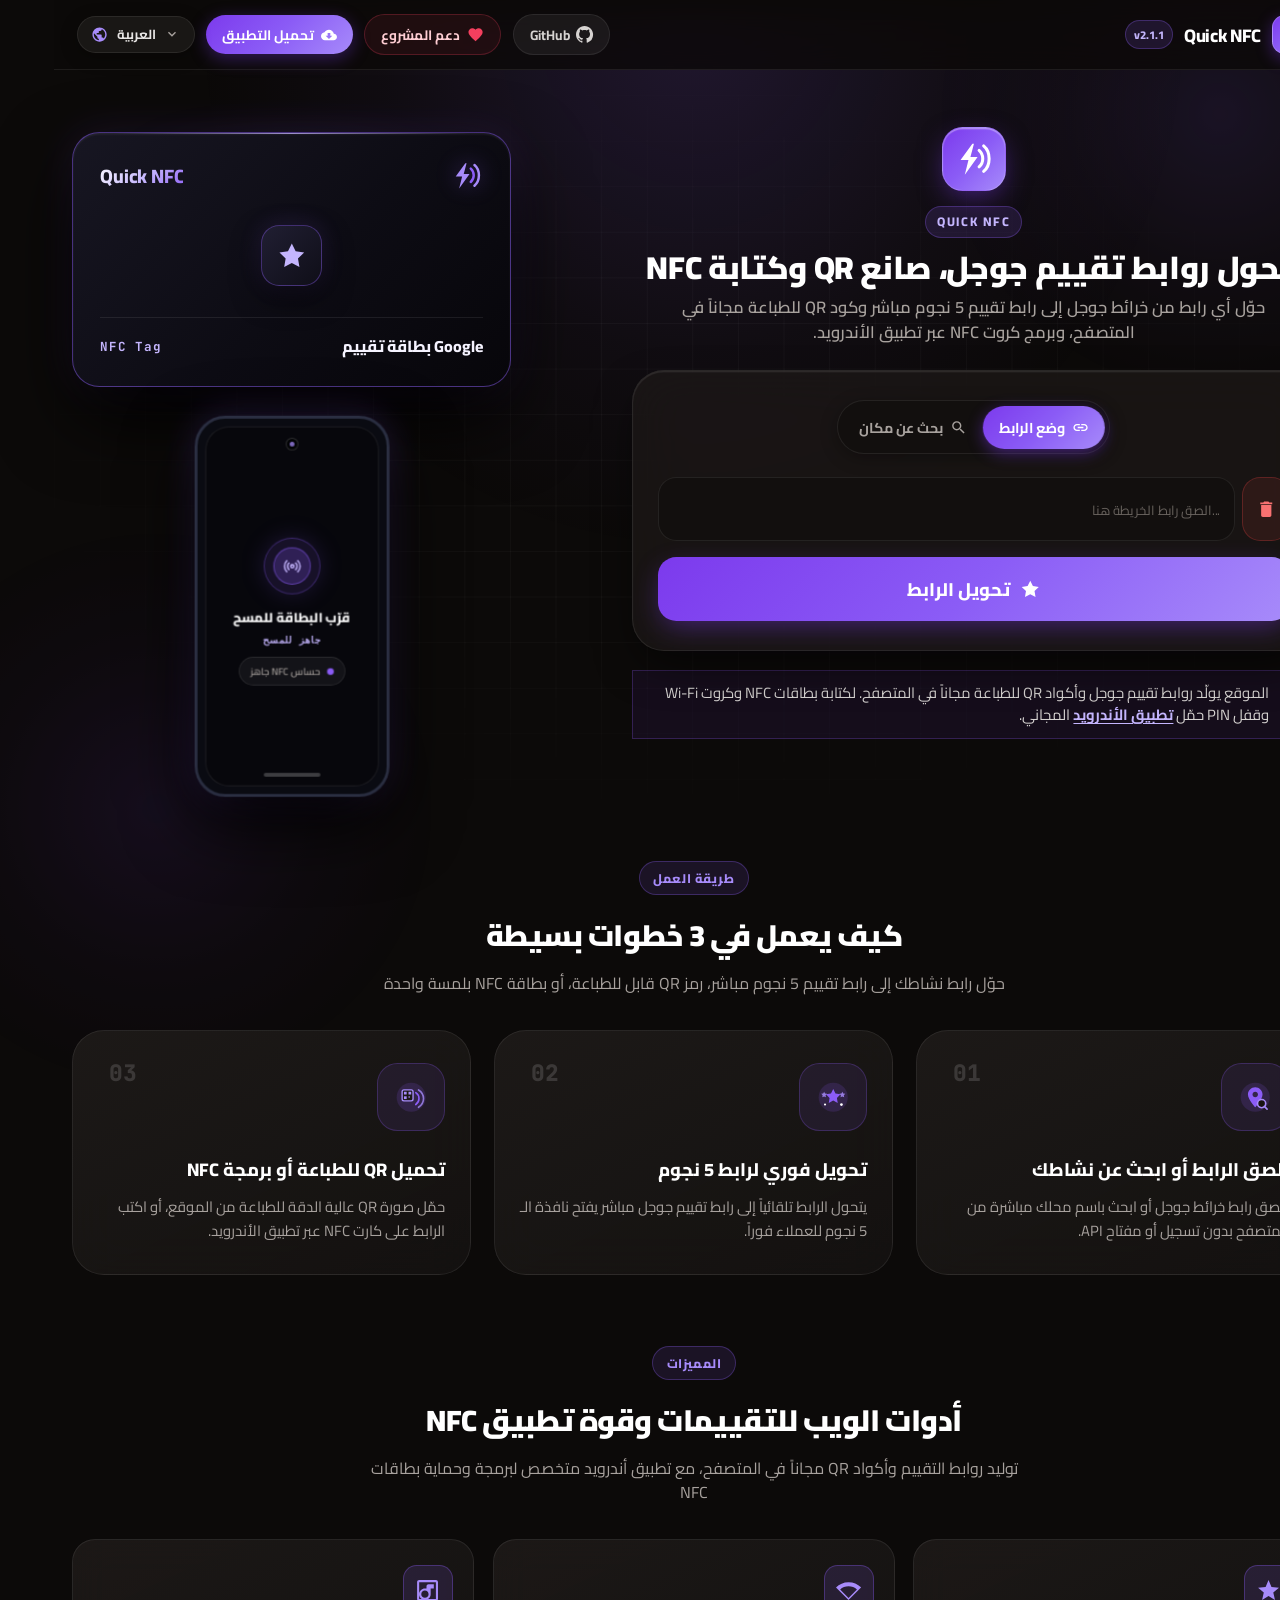
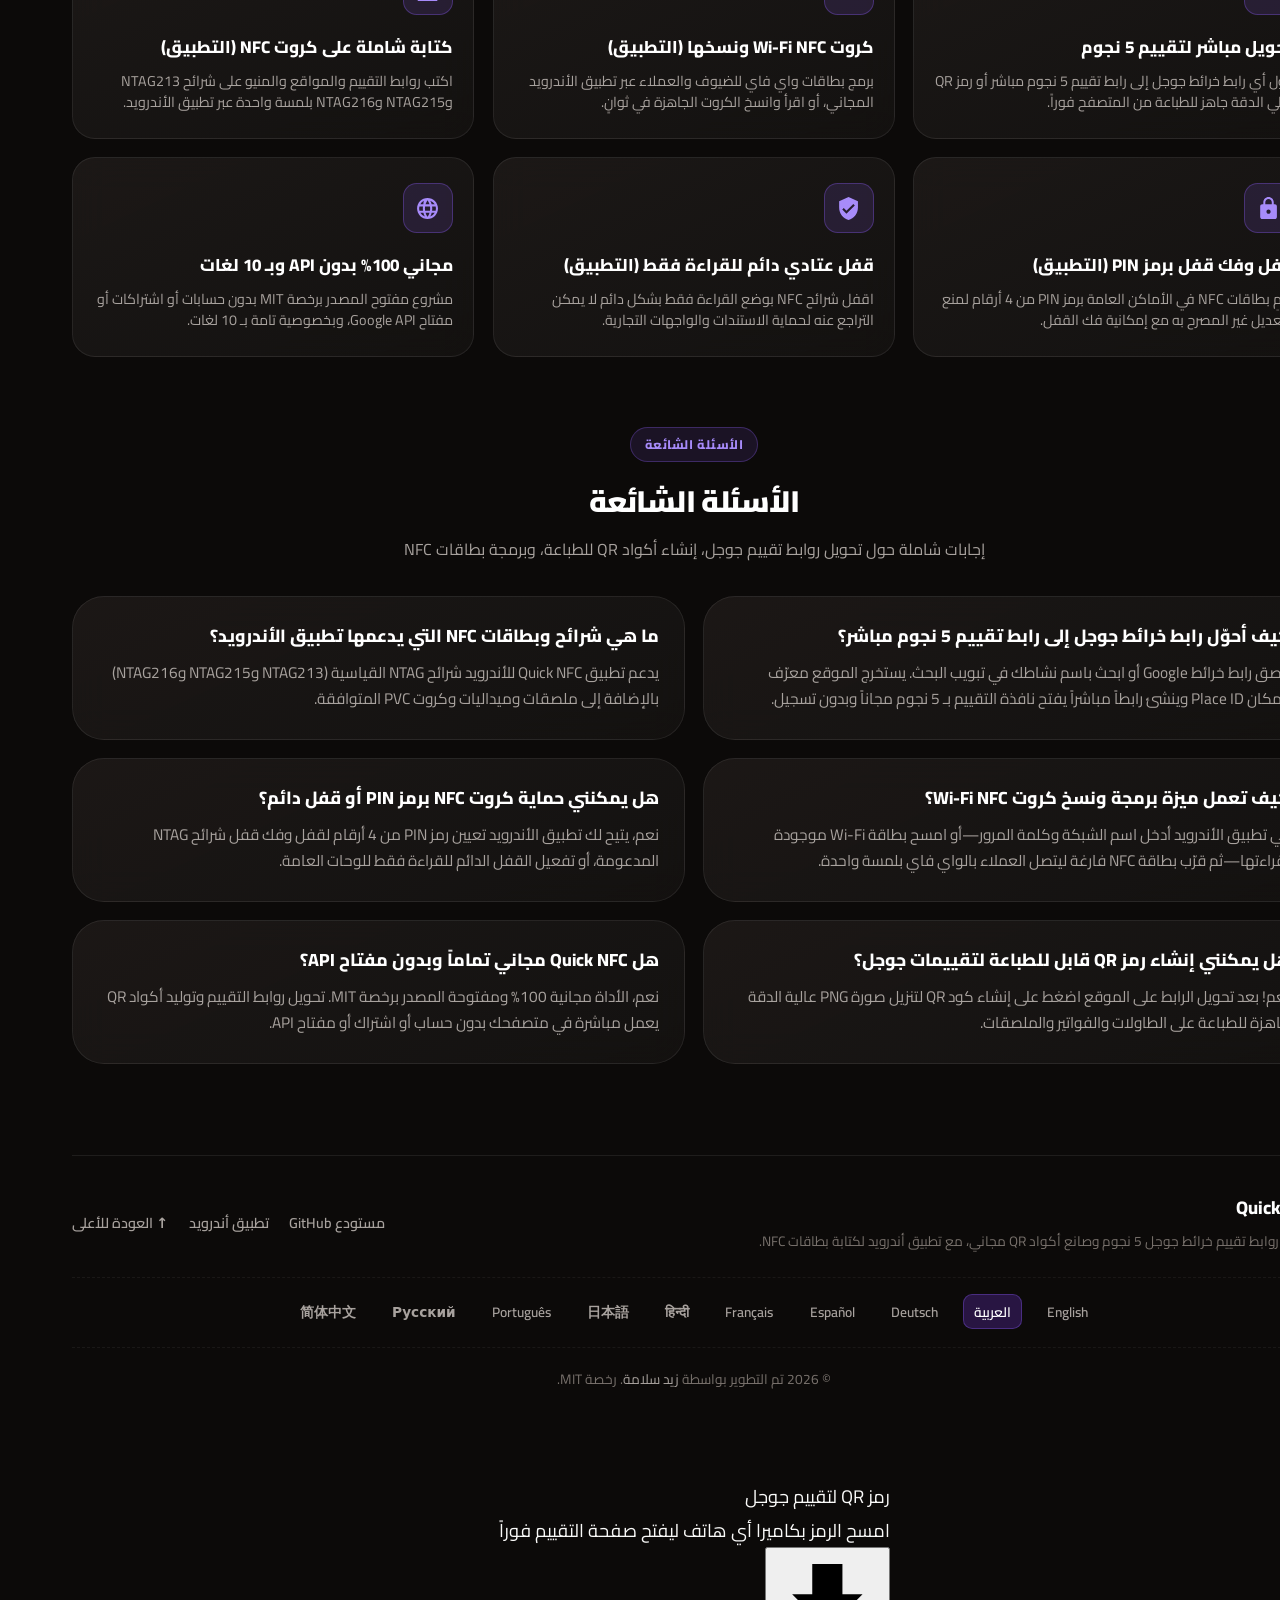
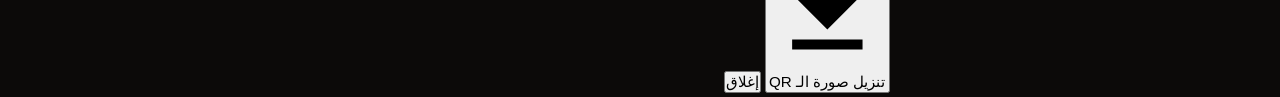
==== ar/index.html @ 27a14667 "Add multilingual static SEO pages, hreflang metadata, and localized titles across 10 languages" ====
<!DOCTYPE html>
<html lang="ar" dir="rtl">
<head>
    <meta name="google-site-verification" content="ryprvQNlRxElwXUHjvS2rnjBGJUtOKJ2hgI6EVrGU4E" />
    <meta name="google-site-verification" content="XtvCFzfC2mJ5uXVcZOq23JEaoyu3cDdnRw9wJJPwwV4" />
    <meta charset="UTF-8">
    <meta name="viewport" content="width=device-width, initial-scale=1.0, maximum-scale=1.0, user-scalable=no, viewport-fit=cover">
    <title>Quick NFC | محول روابط تقييم جوجل، صانع QR وبرمجة NFC</title>
    
    <!-- SEO & Metadata -->
    <meta name="description" id="metaDescription" content="حوّل رابط خرائط جوجل إلى رابط تقييم 5 نجوم مباشر وصمم كود QR للطباعة مجاناً عبر المتصفح، واستخدم تطبيق الأندرويد لبرمجة كروت NFC وشبكات Wi-Fi.">
    <meta name="keywords" id="metaKeywords" content="Quick NFC, محول رابط تقييم جوجل, رابط تقييم جوجل 5 نجوم, صانع كود QR للتقييمات, تحويل رابط خرائط جوجل, كتابة رابط التقييم على كارت NFC, كروت NFC واي فاي, NTAG213, NTAG215, NTAG216, تطبيق برمجة NFC للأندرويد">
    <meta name="theme-color" content="#7c3aed">
    <link rel="canonical" href="https://quicknfc.link/ar/">

    <!-- HREFLANG_START -->
    <link rel="alternate" hreflang="en" href="https://quicknfc.link/">
    <link rel="alternate" hreflang="ar" href="https://quicknfc.link/ar/">
    <link rel="alternate" hreflang="de" href="https://quicknfc.link/de/">
    <link rel="alternate" hreflang="es" href="https://quicknfc.link/es/">
    <link rel="alternate" hreflang="fr" href="https://quicknfc.link/fr/">
    <link rel="alternate" hreflang="hi" href="https://quicknfc.link/hi/">
    <link rel="alternate" hreflang="ja" href="https://quicknfc.link/ja/">
    <link rel="alternate" hreflang="pt" href="https://quicknfc.link/pt/">
    <link rel="alternate" hreflang="ru" href="https://quicknfc.link/ru/">
    <link rel="alternate" hreflang="zh" href="https://quicknfc.link/zh/">
    <link rel="alternate" hreflang="x-default" href="https://quicknfc.link/">
    <!-- HREFLANG_END -->
    
    <!-- Open Graph / Social Sharing & Google Rich Results -->
    <meta property="og:title" content="Quick NFC | محول روابط تقييم جوجل، صانع QR وبرمجة NFC">
    <meta property="og:description" content="حوّل رابط خرائط جوجل إلى رابط تقييم 5 نجوم مباشر وصمم كود QR للطباعة مجاناً عبر المتصفح، واستخدم تطبيق الأندرويد لبرمجة كروت NFC وشبكات Wi-Fi.">
    <meta property="og:url" content="https://quicknfc.link/ar/">
    <meta property="og:locale" content="ar_AR">
    <meta property="og:type" content="website">
    <meta property="og:site_name" content="Quick NFC">
    <meta property="og:image" content="https://quicknfc.link/assets/icons/og-image.png">
    <meta property="og:image:secure_url" content="https://quicknfc.link/assets/icons/og-image.png">
    <meta property="og:image:type" content="image/png">
    <meta property="og:image:width" content="1200">
    <meta property="og:image:height" content="630">
    <meta property="og:image:alt" content="Quick NFC Preview">

    <!-- Twitter Card -->
    <meta name="twitter:card" content="summary_large_image">
    <meta name="twitter:title" content="Quick NFC | محول روابط تقييم جوجل، صانع QR وبرمجة NFC">
    <meta name="twitter:description" content="حوّل رابط خرائط جوجل إلى رابط تقييم 5 نجوم مباشر وصمم كود QR للطباعة مجاناً عبر المتصفح، واستخدم تطبيق الأندرويد لبرمجة كروت NFC وشبكات Wi-Fi.">
    <meta name="twitter:image" content="https://quicknfc.link/assets/icons/og-image.png">
    <meta name="thumbnail" content="https://quicknfc.link/assets/icons/favicon-192x192.png">

    <!-- Schema.org JSON-LD Structured Data for Google Search -->
    <!-- JSONLD_START -->
    <script type="application/ld+json" id="structuredDataJsonLd">
    [
      {
        "@context": "https://schema.org",
        "@type": "WebSite",
        "name": "Quick NFC",
        "alternateName": [
          "QuickNFC",
          "Google Review Link Generator",
          "Google Review QR Code Generator"
        ],
        "url": "https://quicknfc.link/ar/",
        "inLanguage": "ar"
      },
      {
        "@context": "https://schema.org",
        "@type": "WebApplication",
        "name": "Quick NFC",
        "url": "https://quicknfc.link/ar/",
        "inLanguage": "ar",
        "image": "https://quicknfc.link/assets/icons/og-image.png",
        "description": "حوّل رابط خرائط جوجل إلى رابط تقييم 5 نجوم مباشر وصمم كود QR للطباعة مجاناً عبر المتصفح، واستخدم تطبيق الأندرويد لبرمجة كروت NFC وشبكات Wi-Fi.",
        "applicationCategory": "BusinessApplication",
        "operatingSystem": "Web, Android",
        "offers": {
          "@type": "Offer",
          "price": "0",
          "priceCurrency": "USD"
        },
        "author": {
          "@type": "Person",
          "name": "Zaid Salameh",
          "url": "https://github.com/zaid-a-salameh"
        }
      },
      {
        "@context": "https://schema.org",
        "@type": "FAQPage",
        "inLanguage": "ar",
        "mainEntity": [
          {
            "@type": "Question",
            "name": "كيف أحوّل رابط خرائط جوجل إلى رابط تقييم 5 نجوم مباشر؟",
            "acceptedAnswer": {
              "@type": "Answer",
              "text": "الصق رابط خرائط Google أو ابحث باسم نشاطك في تبويب البحث. يستخرج الموقع معرّف المكان Place ID وينشئ رابطاً مباشراً يفتح نافذة التقييم بـ 5 نجوم مجاناً وبدون تسجيل."
            }
          },
          {
            "@type": "Question",
            "name": "ما هي شرائح وبطاقات NFC التي يدعمها تطبيق الأندرويد؟",
            "acceptedAnswer": {
              "@type": "Answer",
              "text": "يدعم تطبيق Quick NFC للأندرويد شرائح NTAG القياسية (NTAG213 وNTAG215 وNTAG216) بالإضافة إلى ملصقات وميداليات وكروت PVC المتوافقة."
            }
          },
          {
            "@type": "Question",
            "name": "كيف تعمل ميزة برمجة ونسخ كروت Wi-Fi NFC؟",
            "acceptedAnswer": {
              "@type": "Answer",
              "text": "في تطبيق الأندرويد أدخل اسم الشبكة وكلمة المرور—أو امسح بطاقة Wi-Fi موجودة لقراءتها—ثم قرّب بطاقة NFC فارغة ليتصل العملاء بالواي فاي بلمسة واحدة."
            }
          },
          {
            "@type": "Question",
            "name": "هل يمكنني حماية كروت NFC برمز PIN أو قفل دائم؟",
            "acceptedAnswer": {
              "@type": "Answer",
              "text": "نعم، يتيح لك تطبيق الأندرويد تعيين رمز PIN من 4 أرقام لقفل وفك قفل شرائح NTAG المدعومة، أو تفعيل القفل الدائم للقراءة فقط للوحات العامة."
            }
          },
          {
            "@type": "Question",
            "name": "هل يمكنني إنشاء رمز QR قابل للطباعة لتقييمات جوجل؟",
            "acceptedAnswer": {
              "@type": "Answer",
              "text": "نعم! بعد تحويل الرابط على الموقع اضغط على إنشاء كود QR لتنزيل صورة PNG عالية الدقة جاهزة للطباعة على الطاولات والفواتير والملصقات."
            }
          },
          {
            "@type": "Question",
            "name": "هل Quick NFC مجاني تماماً وبدون مفتاح API؟",
            "acceptedAnswer": {
              "@type": "Answer",
              "text": "نعم، الأداة مجانية 100% ومفتوحة المصدر برخصة MIT. تحويل روابط التقييم وتوليد أكواد QR يعمل مباشرة في متصفحك بدون حساب أو اشتراك أو مفتاح API."
            }
          }
        ]
      }
    ]
    </script>
    <!-- JSONLD_END -->

    <!-- Google Search & Browser Favicons (Vector SVG & Static Multi-Resolution) -->
    <link rel="icon" type="image/x-icon" href="/favicon.ico">
    <link rel="shortcut icon" href="/favicon.ico">
    <link rel="icon" type="image/svg+xml" href="../assets/icons/favicon.svg?v=2.0.0">
    <link rel="icon" type="image/x-icon" href="../assets/icons/favicon.ico?v=2.0.0">
    <link rel="icon" type="image/png" sizes="48x48" href="../assets/icons/favicon-48x48.png?v=2.0.0">
    <link rel="icon" type="image/png" sizes="96x96" href="../assets/icons/favicon-96x96.png?v=2.0.0">
    <link rel="icon" type="image/png" sizes="192x192" href="../assets/icons/favicon-192x192.png?v=2.0.0">
    <link rel="apple-touch-icon" sizes="180x180" href="../assets/icons/apple-touch-icon.png?v=2.0.0">
    
    <link rel="preconnect" href="https://fonts.googleapis.com">
    <link rel="preconnect" href="https://fonts.gstatic.com" crossorigin>
    <link rel="stylesheet" href="https://fonts.googleapis.com/css2?family=Cairo:wght@600;700;800&family=Inter:wght@500;600;700;800&family=JetBrains+Mono:wght@500;600&display=swap" media="print" onload="this.media='all'">
    <noscript>
        <link rel="stylesheet" href="https://fonts.googleapis.com/css2?family=Cairo:wght@600;700;800&family=Inter:wght@500;600;700;800&family=JetBrains+Mono:wght@500;600&display=swap">
    </noscript>

    <!-- QR Code Engine (Local bundled with defer) -->
    <script src="../qrcode.min.js" defer></script>

    <!-- Modular Stylesheets (Web) -->
    <link rel="stylesheet" href="../src/css/variables.css">
    <link rel="stylesheet" href="../src/css/base.css">
    <link rel="stylesheet" href="../src/css/components.css">
    <link rel="stylesheet" href="../src/css/link-type-switcher.css">
    <link rel="stylesheet" href="../src/css/search-dropdown.css">
    <link rel="stylesheet" href="../src/css/qr-modal.css">
    <link rel="stylesheet" href="../src/css/toast.css">
    <link rel="stylesheet" href="../src/css/marketing.css">
</head>
<body>

    <!-- Ambient Lights (Electric Violet) -->
    <div class="ambient-glow glow-top"></div>
    <div class="ambient-glow glow-bottom"></div>

    <!-- Desktop Sticky Navigation Bar -->
    <nav class="desktop-navbar" id="desktopNavbar">
        <div class="navbar-inner">
            <a href="../" class="navbar-brand">
                <div class="brand-logo-mini">
                    <svg viewBox="0 0 24 24">
                        <path fill="#ffffff" d="M10.8 1.8L3 12.5H8.2L5.8 22.2L14.2 10.5H9.5L11.8 1.8Z"/>
                        <path d="M15.2 6.2C16.8 7.6 17.6 9.4 17.6 11.6C17.6 13.8 16.8 15.6 15.2 17" stroke="#ffffff" stroke-width="2" stroke-linecap="round" fill="none"/>
                        <path d="M18.2 3.2C20.7 5.3 21.8 8.2 21.8 11.6C21.8 15 20.7 17.9 18.2 20" stroke="#ffffff" stroke-width="2" stroke-linecap="round" fill="none"/>
                    </svg>
                </div>
                <span class="brand-name">Quick NFC</span>
                <span class="brand-badge" id="navBrandBadge" role="button" title="Latest Release v2.1.1">v2.1.1</span>
            </a>
            
            <div class="navbar-actions">
                <!-- GitHub Repository Link -->
                <a href="https://github.com/zaid-a-salameh/quick-nfc" target="_blank" rel="noopener noreferrer" class="nav-link-btn btn-nav-github" title="View Source on GitHub">
                    <svg viewBox="0 0 24 24"><path d="M12 0C5.37 0 0 5.37 0 12c0 5.31 3.435 9.795 8.205 11.385.6.105.825-.255.825-.57 0-.285-.015-1.23-.015-2.235-3.015.555-3.795-.735-4.035-1.41-.135-.345-.72-1.41-1.23-1.695-.42-.225-1.02-.78-.015-.795.945-.015 1.62.87 1.845 1.23 1.08 1.815 2.805 1.305 3.495.99.105-.78.42-1.305.765-1.605-2.67-.3-5.46-1.335-5.46-5.925 0-1.305.465-2.385 1.23-3.225-.12-.3-.54-1.53.12-3.18 0 0 1.005-.315 3.3 1.23.96-.27 1.98-.405 3-.405s2.04.135 3 .405c2.295-1.56 3.3-1.23 3.3-1.23.66 1.65.24 2.88.12 3.18.765.84 1.23 1.905 1.23 3.225 0 4.605-2.805 5.625-5.475 5.925.435.375.81 1.095.81 2.22 0 1.605-.015 2.895-.015 3.3 0 .315.225.69.825.57A12.02 12.02 0 0024 12c0-6.63-5.37-12-12-12z"/></svg>
                    <span id="navGithubLabel">GitHub</span>
                </a>

                                <!-- Support Button (Inactive placeholder for now) -->
                <button type="button" class="nav-link-btn btn-nav-support" id="navSupportBtn" title="Support Project">
                    <svg viewBox="0 0 24 24"><path fill="#f43f5e" d="M12 21.35l-1.45-1.32C5.4 15.36 2 12.28 2 8.5 2 5.42 4.42 3 7.5 3c1.74 0 3.41.81 4.5 2.09C13.09 3.81 14.76 3 16.5 3 19.58 3 22 5.42 22 8.5c0 3.78-3.4 6.86-8.55 11.54L12 21.35z"/></svg>
                    <span id="navSupportLabel">دعم المشروع</span>
                </button>

                <!-- Download Android APK -->
                <a href="https://github.com/zaid-a-salameh/quick-nfc/releases/latest/download/QuickNFC.apk" class="nav-link-btn btn-nav-apk" id="navApkBtn">
                    <svg viewBox="0 0 24 24"><path d="M19.35 10.04C18.67 6.59 15.64 4 12 4 9.11 4 6.6 5.64 5.35 8.04 2.34 8.36 0 10.91 0 14c0 3.31 2.69 6 6 6h13c2.76 0 5-2.24 5-5 0-2.64-2.05-4.78-4.65-4.96zM17 13l-5 5-5-5h3V9h4v4h3z"/></svg>
                    <span id="navApkLabel">تحميل التطبيق</span>
                </a>

                <!-- Language Selector Dropdown -->
                <div class="lang-selector-dropdown" id="navLangDropdownContainer">
                    <button type="button" class="lang-select-btn" id="navLangBtn" aria-haspopup="listbox" aria-expanded="false" title="Language / اللغة">
                        <svg class="lang-globe-icon" viewBox="0 0 24 24"><path d="M12 2C6.48 2 2 6.48 2 12s4.48 10 10 10 10-4.48 10-10S17.52 2 12 2zm-1 17.93c-3.95-.49-7-3.85-7-7.93 0-.62.08-1.21.21-1.79L9 15v1c0 1.1.9 2 2 2v1.93zm6.9-2.54c-.26-.81-1-1.39-1.9-1.39h-1v-3c0-.55-.45-1-1-1H8v-2h2c.55 0 1-.45 1-1V7h2c1.1 0 2-.9 2-2v-.41c2.93 1.19 5 4.06 5 7.41 0 2.08-.8 3.97-2.1 5.39z"/></svg>
                        <span class="lang-btn-text" id="navLangLabel">العربية</span>
                        <svg class="lang-chevron" viewBox="0 0 24 24"><path d="M7.41 8.59L12 13.17l4.59-4.58L18 10l-6 6-6-6 1.41-1.41z"/></svg>
                    </button>
                    <div class="lang-dropdown-menu" id="navLangMenu" role="listbox">
                        <button type="button" class="lang-dropdown-item" data-lang="en" role="option">
                            <span class="lang-item-name">English</span>
                            <span class="lang-item-code">EN</span>
                            <svg class="lang-item-check" viewBox="0 0 24 24"><path d="M9 16.17L4.83 12l-1.42 1.41L9 19 21 7l-1.41-1.41L9 16.17z"/></svg>
                        </button>
                        <button type="button" class="lang-dropdown-item active" data-lang="ar" role="option">
                            <span class="lang-item-name">العربية</span>
                            <span class="lang-item-code">AR</span>
                            <svg class="lang-item-check" viewBox="0 0 24 24"><path d="M9 16.17L4.83 12l-1.42 1.41L9 19 21 7l-1.41-1.41L9 16.17z"/></svg>
                        </button>
                        <button type="button" class="lang-dropdown-item" data-lang="de" role="option">
                            <span class="lang-item-name">Deutsch</span>
                            <span class="lang-item-code">DE</span>
                            <svg class="lang-item-check" viewBox="0 0 24 24"><path d="M9 16.17L4.83 12l-1.42 1.41L9 19 21 7l-1.41-1.41L9 16.17z"/></svg>
                        </button>
                        <button type="button" class="lang-dropdown-item" data-lang="es" role="option">
                            <span class="lang-item-name">Español</span>
                            <span class="lang-item-code">ES</span>
                            <svg class="lang-item-check" viewBox="0 0 24 24"><path d="M9 16.17L4.83 12l-1.42 1.41L9 19 21 7l-1.41-1.41L9 16.17z"/></svg>
                        </button>
                        <button type="button" class="lang-dropdown-item" data-lang="fr" role="option">
                            <span class="lang-item-name">Français</span>
                            <span class="lang-item-code">FR</span>
                            <svg class="lang-item-check" viewBox="0 0 24 24"><path d="M9 16.17L4.83 12l-1.42 1.41L9 19 21 7l-1.41-1.41L9 16.17z"/></svg>
                        </button>
                        <button type="button" class="lang-dropdown-item" data-lang="hi" role="option">
                            <span class="lang-item-name">हिन्दी</span>
                            <span class="lang-item-code">HI</span>
                            <svg class="lang-item-check" viewBox="0 0 24 24"><path d="M9 16.17L4.83 12l-1.42 1.41L9 19 21 7l-1.41-1.41L9 16.17z"/></svg>
                        </button>
                        <button type="button" class="lang-dropdown-item" data-lang="ja" role="option">
                            <span class="lang-item-name">日本語</span>
                            <span class="lang-item-code">JA</span>
                            <svg class="lang-item-check" viewBox="0 0 24 24"><path d="M9 16.17L4.83 12l-1.42 1.41L9 19 21 7l-1.41-1.41L9 16.17z"/></svg>
                        </button>
                        <button type="button" class="lang-dropdown-item" data-lang="pt" role="option">
                            <span class="lang-item-name">Português</span>
                            <span class="lang-item-code">PT</span>
                            <svg class="lang-item-check" viewBox="0 0 24 24"><path d="M9 16.17L4.83 12l-1.42 1.41L9 19 21 7l-1.41-1.41L9 16.17z"/></svg>
                        </button>
                        <button type="button" class="lang-dropdown-item" data-lang="ru" role="option">
                            <span class="lang-item-name">Русский</span>
                            <span class="lang-item-code">RU</span>
                            <svg class="lang-item-check" viewBox="0 0 24 24"><path d="M9 16.17L4.83 12l-1.42 1.41L9 19 21 7l-1.41-1.41L9 16.17z"/></svg>
                        </button>
                        <button type="button" class="lang-dropdown-item" data-lang="zh" role="option">
                            <span class="lang-item-name">简体中文</span>
                            <span class="lang-item-code">ZH</span>
                            <svg class="lang-item-check" viewBox="0 0 24 24"><path d="M9 16.17L4.83 12l-1.42 1.41L9 19 21 7l-1.41-1.41L9 16.17z"/></svg>
                        </button>
                    </div>
                </div>
            </div>
        </div>
    </nav>

    <!-- Main Content Wrapper -->
    <main class="main-wrapper" id="mainWrapper">
        <!-- Hero Stage: Tool on Right (Desktop) / Top (Mobile) + Lamsa NFC Showcase on Left (Desktop) / Below Tool (Mobile) -->
        <div class="hero-stage" id="heroStage">
            <div class="hero-spotlight-beam" aria-hidden="true"></div>
            <div class="hero-grid-pattern" aria-hidden="true"></div>

            <div class="app-container" id="appContainer">
        
        <!-- Top Bar with APK Download & Language Toggle -->
        <div class="top-bar">
            <a href="https://github.com/zaid-a-salameh/quick-nfc/releases/latest/download/QuickNFC.apk" class="btn-download-apk" id="apkDownloadBtn">
                <svg viewBox="0 0 24 24"><path d="M19.35 10.04C18.67 6.59 15.64 4 12 4 9.11 4 6.6 5.64 5.35 8.04 2.34 8.36 0 10.91 0 14c0 3.31 2.69 6 6 6h13c2.76 0 5-2.24 5-5 0-2.64-2.05-4.78-4.65-4.96zM17 13l-5 5-5-5h3V9h4v4h3z"/></svg>
                <span id="apkDownloadLabel">تحميل تطبيق الأندرويد</span>
            </a>
            <div class="top-bar-right">
                <button type="button" class="btn-version-pill" id="btnCheckUpdate" title="Check for Updates">
                    <span class="version-dot" id="updateDot"></span>
                    <span id="appVersionText">v2.1.1</span>
                </button>
                <div class="lang-selector-dropdown" id="topLangDropdownContainer">
                    <button type="button" class="lang-select-btn" id="topLangBtn" aria-haspopup="listbox" aria-expanded="false" title="Language / اللغة">
                        <svg class="lang-globe-icon" viewBox="0 0 24 24"><path d="M12 2C6.48 2 2 6.48 2 12s4.48 10 10 10 10-4.48 10-10S17.52 2 12 2zm-1 17.93c-3.95-.49-7-3.85-7-7.93 0-.62.08-1.21.21-1.79L9 15v1c0 1.1.9 2 2 2v1.93zm6.9-2.54c-.26-.81-1-1.39-1.9-1.39h-1v-3c0-.55-.45-1-1-1H8v-2h2c.55 0 1-.45 1-1V7h2c1.1 0 2-.9 2-2v-.41c2.93 1.19 5 4.06 5 7.41 0 2.08-.8 3.97-2.1 5.39z"/></svg>
                        <span class="lang-btn-text" id="topLangLabel">العربية</span>
                        <svg class="lang-chevron" viewBox="0 0 24 24"><path d="M7.41 8.59L12 13.17l4.59-4.58L18 10l-6 6-6-6 1.41-1.41z"/></svg>
                    </button>
                    <div class="lang-dropdown-menu" id="topLangMenu" role="listbox">
                        <button type="button" class="lang-dropdown-item" data-lang="en" role="option">
                            <span class="lang-item-name">English</span>
                            <span class="lang-item-code">EN</span>
                            <svg class="lang-item-check" viewBox="0 0 24 24"><path d="M9 16.17L4.83 12l-1.42 1.41L9 19 21 7l-1.41-1.41L9 16.17z"/></svg>
                        </button>
                        <button type="button" class="lang-dropdown-item active" data-lang="ar" role="option">
                            <span class="lang-item-name">العربية</span>
                            <span class="lang-item-code">AR</span>
                            <svg class="lang-item-check" viewBox="0 0 24 24"><path d="M9 16.17L4.83 12l-1.42 1.41L9 19 21 7l-1.41-1.41L9 16.17z"/></svg>
                        </button>
                        <button type="button" class="lang-dropdown-item" data-lang="de" role="option">
                            <span class="lang-item-name">Deutsch</span>
                            <span class="lang-item-code">DE</span>
                            <svg class="lang-item-check" viewBox="0 0 24 24"><path d="M9 16.17L4.83 12l-1.42 1.41L9 19 21 7l-1.41-1.41L9 16.17z"/></svg>
                        </button>
                        <button type="button" class="lang-dropdown-item" data-lang="es" role="option">
                            <span class="lang-item-name">Español</span>
                            <span class="lang-item-code">ES</span>
                            <svg class="lang-item-check" viewBox="0 0 24 24"><path d="M9 16.17L4.83 12l-1.42 1.41L9 19 21 7l-1.41-1.41L9 16.17z"/></svg>
                        </button>
                        <button type="button" class="lang-dropdown-item" data-lang="fr" role="option">
                            <span class="lang-item-name">Français</span>
                            <span class="lang-item-code">FR</span>
                            <svg class="lang-item-check" viewBox="0 0 24 24"><path d="M9 16.17L4.83 12l-1.42 1.41L9 19 21 7l-1.41-1.41L9 16.17z"/></svg>
                        </button>
                        <button type="button" class="lang-dropdown-item" data-lang="hi" role="option">
                            <span class="lang-item-name">हिन्दी</span>
                            <span class="lang-item-code">HI</span>
                            <svg class="lang-item-check" viewBox="0 0 24 24"><path d="M9 16.17L4.83 12l-1.42 1.41L9 19 21 7l-1.41-1.41L9 16.17z"/></svg>
                        </button>
                        <button type="button" class="lang-dropdown-item" data-lang="ja" role="option">
                            <span class="lang-item-name">日本語</span>
                            <span class="lang-item-code">JA</span>
                            <svg class="lang-item-check" viewBox="0 0 24 24"><path d="M9 16.17L4.83 12l-1.42 1.41L9 19 21 7l-1.41-1.41L9 16.17z"/></svg>
                        </button>
                        <button type="button" class="lang-dropdown-item" data-lang="pt" role="option">
                            <span class="lang-item-name">Português</span>
                            <span class="lang-item-code">PT</span>
                            <svg class="lang-item-check" viewBox="0 0 24 24"><path d="M9 16.17L4.83 12l-1.42 1.41L9 19 21 7l-1.41-1.41L9 16.17z"/></svg>
                        </button>
                        <button type="button" class="lang-dropdown-item" data-lang="ru" role="option">
                            <span class="lang-item-name">Русский</span>
                            <span class="lang-item-code">RU</span>
                            <svg class="lang-item-check" viewBox="0 0 24 24"><path d="M9 16.17L4.83 12l-1.42 1.41L9 19 21 7l-1.41-1.41L9 16.17z"/></svg>
                        </button>
                        <button type="button" class="lang-dropdown-item" data-lang="zh" role="option">
                            <span class="lang-item-name">简体中文</span>
                            <span class="lang-item-code">ZH</span>
                            <svg class="lang-item-check" viewBox="0 0 24 24"><path d="M9 16.17L4.83 12l-1.42 1.41L9 19 21 7l-1.41-1.41L9 16.17z"/></svg>
                        </button>
                    </div>
                </div>
            </div>
        </div>
        <!-- Header -->
        <header>
            <div class="app-icon">
                <svg viewBox="0 0 24 24">
                    <path fill="#ffffff" d="M10.8 1.8L3 12.5H8.2L5.8 22.2L14.2 10.5H9.5L11.8 1.8Z"/>
                    <path d="M15.2 6.2C16.8 7.6 17.6 9.4 17.6 11.6C17.6 13.8 16.8 15.6 15.2 17" stroke="#ffffff" stroke-width="2" stroke-linecap="round" fill="none"/>
                    <path d="M18.2 3.2C20.7 5.3 21.8 8.2 21.8 11.6C21.8 15 20.7 17.9 18.2 20" stroke="#ffffff" stroke-width="2" stroke-linecap="round" fill="none"/>
                </svg>
            </div>
            <div class="app-brand-kicker">Quick NFC</div>
            <h1 id="appTitle">محول روابط تقييم جوجل، صانع QR وكتابة NFC</h1>
            <p id="appSubtitle">حوّل أي رابط من خرائط جوجل إلى رابط تقييم 5 نجوم مباشر وكود QR للطباعة مجاناً في المتصفح، وبرمج كروت NFC عبر تطبيق الأندرويد.</p>
        </header>

        <!-- Main Input Card -->
        <div class="glass-card main-input-card" id="mainInputCard">
            
            <!-- Mode Switcher Tabs -->
            <div class="mode-switcher-container">
                <div class="mode-tabs">
                    <div class="mode-tab-slider" id="modeTabSlider"></div>
                    <button type="button" class="mode-tab active" id="tabLinkMode" data-mode="link">
                        <svg viewBox="0 0 24 24"><path d="M3.9 12c0-1.71 1.39-3.1 3.1-3.1h4V7H7c-2.76 0-5 2.24-5 5s2.24 5 5 5h4v-1.9H7c-1.71 0-3.1-1.39-3.1-3.1zM8 13h8v-2H8v2zm9-6h-4v1.9h4c1.71 0 3.1 1.39 3.1 3.1s-1.39 3.1-3.1 3.1h-4V17h4c2.76 0 5-2.24 5-5s-2.24-5-5-5z"/></svg>
                        <span id="tabLinkLabel">وضع الرابط</span>
                    </button>
                    <button type="button" class="mode-tab" id="tabSearchMode" data-mode="search">
                        <svg viewBox="0 0 24 24"><path d="M15.5 14h-.79l-.28-.27A6.471 6.471 0 0 0 16 9.5 6.5 6.5 0 1 0 9.5 16c1.61 0 3.09-.59 4.23-1.57l.27.28v.79l5 4.99L20.49 19l-4.99-5zm-6 0C7.01 14 5 11.99 5 9.5S7.01 5 9.5 5 14 7.01 14 9.5 11.99 14 9.5 14z"/></svg>
                        <span id="tabSearchLabel">بحث عن مكان</span>
                    </button>
                </div>
            </div>

            <!-- Mode Stage Viewport -->
            <div class="mode-stage" id="modeStage">
                <!-- MODE 1: Direct Link Mode Content -->
                <div class="mode-content active" id="modeLinkContent">
                <div class="input-row">
                    <button type="button" class="tool-btn btn-trash" id="clearBtn" title="مسح النص">
                        <svg viewBox="0 0 24 24"><path d="M6 19c0 1.1.9 2 2 2h8c1.1 0 2-.9 2-2V7H6v12zM19 4h-3.5l-1-1h-5l-1 1H5v2h14V4z"/></svg>
                    </button>

                    <div class="input-box-wrapper">
                        <input 
                            type="url" 
                            id="urlInput" 
                            class="url-input" 
                            placeholder="الصق رابط الخريطة هنا..." 
                            autocomplete="off" 
                            spellcheck="false"
                        >
                    </div>

                    <button type="button" class="tool-btn btn-paste" id="pasteBtn" title="لصق">
                        <svg viewBox="0 0 24 24"><path d="M19 2h-4.18C14.4.84 13.3 0 12 0c-1.3 0-2.4.84-2.82 2H5c-1.1 0-2 .9-2 2v16c0 1.1.9 2 2 2h14c1.1 0 2-.9 2-2V4c0-1.1-.9-2-2-2zm-7 0c.55 0 1 .45 1 1s-.45 1-1 1-1-.45-1-1 .45-1 1-1zm7 18H5V4h2v3h10V4h2v16z"/></svg>
                        <span id="pasteBtnLabel">لصق</span>
                    </button>
                </div>

                <!-- Convert Button -->
                <button type="button" class="btn-convert" id="convertBtn">
                    <div class="spinner" id="btnSpinner"></div>
                    <svg id="btnIcon" viewBox="0 0 24 24"><path d="M12 2l3.09 6.26L22 9.27l-5 4.87 1.18 6.88L12 17.77l-6.18 3.25L7 14.14 2 9.27l6.91-1.01L12 2z"/></svg>
                    <span id="btnText">تحويل الرابط</span>
                </button>
            </div>

            <!-- MODE 2: Search Business Mode Content -->
            <div class="mode-content" id="modeSearchContent">
                <div class="search-field-wrapper" id="searchFieldWrapper">
                    <svg class="search-field-icon" viewBox="0 0 24 24"><path d="M15.5 14h-.79l-.28-.27A6.471 6.471 0 0 0 16 9.5 6.5 6.5 0 1 0 9.5 16c1.61 0 3.09-.59 4.23-1.57l.27.28v.79l5 4.99L20.49 19l-4.99-5zm-6 0C7.01 14 5 11.99 5 9.5S7.01 5 9.5 5 14 7.01 14 9.5 11.99 14 9.5 14z"/></svg>
                    <input 
                        type="text" 
                        id="businessSearchInput" 
                        class="search-input" 
                        placeholder="ابحث باسم المكان والمدينة..." 
                        autocomplete="off"
                        spellcheck="false"
                    >
                    <div class="search-loading-spinner" id="searchSpinner"></div>
                    <button type="button" class="search-clear-btn" id="searchClearBtn" title="مسح النص">
                        <svg viewBox="0 0 24 24"><path d="M19 6.41L17.59 5 12 10.59 6.41 5 5 6.41 10.59 12 5 17.59 6.41 19 12 13.41 17.59 19 19 17.59 13.41 12z"/></svg>
                    </button>
                    <!-- Floating Places Autocomplete Dropdown -->
                    <div class="places-dropdown" id="placesDropdown" role="listbox"></div>
                </div>
            </div>
            </div>

        </div>

        <!-- Web Companion Platform Notice -->
        <div class="web-platform-hint" id="webPlatformHint">
            <span class="hint-icon">💡</span>
            <span id="webPlatformNoticeText">الموقع يولّد روابط تقييم جوجل وأكواد QR للطباعة مجاناً في المتصفح. لكتابة بطاقات NFC وكروت Wi-Fi وقفل PIN حمّل <a href="https://github.com/zaid-a-salameh/quick-nfc/releases/latest/download/QuickNFC.apk">تطبيق الأندرويد</a> المجاني.</span>
        </div>

        <!-- Result Card (3 Buttons only) -->
        <div class="glass-card result-section" id="resultCard">
            <div class="result-label">
                <svg viewBox="0 0 24 24"><path d="M9 16.17L4.83 12l-1.42 1.41L9 19 21 7l-1.41-1.41L9 16.17z"/></svg>
                <span id="resultLabelText">رابط التقييم المباشر:</span>
            </div>

            <div class="result-link-box" id="resultLinkText"></div>

            <!-- Link Type Segmented Selector (Direct 5-Star Review vs Map Location) -->
            <div class="link-type-selector-wrapper" id="linkTypeSelectorWrapper" style="display: none;">
                <div class="link-type-selector-header">
                    <span id="linkTypeSelectorLabel">نوع الرابط المطلوب برمجته:</span>
                </div>
                <div class="link-type-segmented" id="linkTypeSegmented">
                    <div class="link-type-slider" id="linkTypeSlider"></div>
                    <button type="button" class="btn-link-type active" id="btnTypeReview" data-type="review">
                        <span id="btnTypeReviewLabel">تقييم 5 نجوم</span>
                    </button>
                    <button type="button" class="btn-link-type" id="btnTypeLocation" data-type="location">
                        <span id="btnTypeLocationLabel">موقع الخريطة</span>
                    </button>
                </div>
            </div>

            <!-- The Action Buttons (Reordered: 1. NFC, 2. Open, 3. Copy, 4. Share, 5. QR) -->
            <div class="actions-stack">
                <!-- 1. NFC Write Button -->
                <button type="button" class="btn-action btn-nfc" id="nfcBtn">
                    <svg viewBox="0 0 24 24"><path d="M20 2H4c-1.1 0-2 .9-2 2v16c0 1.1.9 2 2 2h16c1.1 0 2-.9 2-2V4c0-1.1-.9-2-2-2zm0 18H4V4h16v16zM18 6h-5c-1.1 0-2 .9-2 2v2.15c-.47-.09-.97-.15-1.5-.15-3.03 0-5.5 2.47-5.5 5.5s2.47 5.5 5.5 5.5c3.03 0 5.5-2.47 5.5-5.5V10h3V6zm-8.5 13c-1.93 0-3.5-1.57-3.5-3.5s1.57-3.5 3.5-3.5 3.5 1.57 3.5 3.5-1.57 3.5-3.5 3.5z"/></svg>
                    <span id="nfcBtnLabel">كتابة على بطاقة NFC</span>
                </button>

                <!-- 2. Open Button -->
                <button type="button" class="btn-action btn-open" id="openBtn">
                    <svg viewBox="0 0 24 24"><path d="M19 19H5V5h7V3H5c-1.11 0-2 .9-2 2v14c0 1.1.89 2 2 2h14c1.1 0 2-.9 2-2v-7h-2v7zM14 3v2h3.59l-9.83 9.83 1.41 1.41L19 6.41V10h2V3h-7z"/></svg>
                    <span id="openBtnLabel">فتح الرابط</span>
                </button>

                <!-- 3. Copy Button -->
                <button type="button" class="btn-action btn-copy" id="copyBtn">
                    <svg viewBox="0 0 24 24"><path d="M16 1H4c-1.1 0-2 .9-2 2v14h2V3h12V1zm3 4H8c-1.1 0-2 .9-2 2v14c0 1.1.9 2 2 2h11c1.1 0 2-.9 2-2V7c0-1.1-.9-2-2-2zm0 16H8V7h11v14z"/></svg>
                    <span id="copyBtnLabel">نسخ الرابط</span>
                </button>

                <!-- 4. Share Button -->
                <button type="button" class="btn-action btn-share" id="shareBtn">
                    <svg viewBox="0 0 24 24"><path d="M18 16.08c-.76 0-1.44.3-1.96.77L8.91 12.7c.05-.23.09-.46.09-.7s-.04-.47-.09-.7l7.05-4.11c.54.5 1.25.81 2.04.81 1.66 0 3-1.34 3-3s-1.34-3-3-3-3 1.34-3 3c0 .24.04.47.09.7L8.04 9.81C7.5 9.31 6.79 9 6 9c-1.66 0-3 1.34-3 3s1.34 3 3 3c.79 0 1.5-.31 2.04-.81l7.12 4.16c-.05.21-.08.43-.08.65 0 1.61 1.31 2.92 2.92 2.92s2.92-1.31 2.92-2.92-1.31-2.92-2.92-2.92z"/></svg>
                    <span id="shareBtnLabel">مشاركة الرابط</span>
                </button>

                <!-- 5. QR Code Button -->
                <button type="button" class="btn-action btn-qr" id="qrBtn">
                    <svg viewBox="0 0 24 24"><path d="M3 3h8v8H3V3zm2 2v4h4V5H5zm8-2h8v8h-8V3zm2 2v4h4V5h-4zM3 13h8v8H3v-8zm2 2v4h4v-4H5zm13-2h3v2h-3v-2zm-5 0h2v3h-2v-3zm2 3h3v2h-3v-2zm3 3h3v3h-3v-3zm-3 0h2v3h-2v-3zm-2-3h2v3h-2v-3z"/></svg>
                    <span id="qrBtnLabel">إنشاء رمز QR</span>
                </button>
            </div>
        </div>

            </div> <!-- /appContainer -->

            <!-- Lamsa-Style 3D NFC Card & Smartphone Tap Showcase -->
            <aside class="hero-showcase" id="heroShowcase" aria-label="Interactive NFC Card Demonstration">
                <!-- 3D Card + Phone Stage -->
                <div class="lamsa-stage" id="lamsaStage">
                    <!-- Outer Dynamic Glow Halo -->
                    <div class="lamsa-card-halo" id="lamsaCardHalo"></div>

                    <!-- 1. Physical NFC Card -->
                    <div class="lamsa-nfc-card" id="lamsaNfcCard">
                        <div class="lamsa-card-gleam"></div>

                        <!-- Card Top: Left = App Name, Right = App Logo (Purple, No Background) -->
                        <div class="lamsa-card-top">
                            <span class="lamsa-card-brand" id="lamsaCardBrand">Quick NFC</span>
                            <div class="lamsa-card-wave" aria-hidden="true">
                                <svg viewBox="0 0 24 24" fill="none">
                                    <path fill="#a78bfa" d="M10.8 1.8L3 12.5H8.2L5.8 22.2L14.2 10.5H9.5L11.8 1.8Z"/>
                                    <path d="M15.2 6.2C16.8 7.6 17.6 9.4 17.6 11.6C17.6 13.8 16.8 15.6 15.2 17" stroke="#8b5cf6" stroke-width="2" stroke-linecap="round" fill="none"/>
                                    <path d="M18.2 3.2C20.7 5.3 21.8 8.2 21.8 11.6C21.8 15 20.7 17.9 18.2 20" stroke="#a78bfa" stroke-width="2" stroke-linecap="round" fill="none"/>
                                </svg>
                            </div>
                        </div>

                        <!-- Card Center: Dynamic Icon -->
                        <div class="lamsa-card-center">
                            <div class="lamsa-card-icon-box" id="lamsaCardIconBox">
                                <!-- Icon injected/switched via JS, default Star SVG -->
                                <svg id="lamsaCardSvg" viewBox="0 0 24 24" fill="none">
                                    <path d="M12 2l3.09 6.26L22 9.27l-5 4.87 1.18 6.88L12 17.77l-6.18 3.25L7 14.14 2 9.27l6.91-1.01L12 2z" fill="currentColor"/>
                                </svg>
                            </div>
                        </div>

                        <!-- Card Bottom: Left = NFC Tag, Right = Card Type (No Description) -->
                        <div class="lamsa-card-bottom">
                            <span class="lamsa-card-chip" id="lamsaCardChip">NFC Tag</span>
                            <div class="lamsa-card-client">
                                <p class="lamsa-client-name" id="lamsaClientName">5-Star Review Card</p>
                            </div>
                        </div>
                    </div>

                    <!-- 2. Concentric Contact Ripples -->
                    <div class="lamsa-contact-ripples" id="lamsaRipples" aria-hidden="true">
                        <div class="lamsa-ripple lamsa-ripple-1"></div>
                        <div class="lamsa-ripple lamsa-ripple-2"></div>
                        <div class="lamsa-ripple lamsa-ripple-3"></div>
                    </div>

                    <!-- 3. Persistent Smartphone (Standby -> Tap -> Return) -->
                    <div class="lamsa-phone-wrapper phone-resting-mode" id="lamsaPhone">
                        <div class="lamsa-phone-frame">
                            <div class="lamsa-phone-screen">
                                <!-- Punch-hole camera -->
                                <div class="lamsa-phone-camera">
                                    <div class="lamsa-phone-lens"></div>
                                </div>

                                <!-- Screen Dynamic States -->
                                <div class="lamsa-screen-body">
                                    <!-- Standby State -->
                                    <div class="lamsa-screen-standby" id="lamsaScreenStandby">
                                        <div class="lamsa-radar-circle">
                                            <div class="lamsa-radar-inner">
                                                <svg viewBox="0 0 24 24" fill="none" stroke="currentColor" stroke-width="2" stroke-linecap="round">
                                                    <circle cx="12" cy="12" r="2"/>
                                                    <path d="M16.24 7.76a6 6 0 0 1 0 8.49m-8.48-.01a6 6 0 0 1 0-8.49m11.31-2.82a10 10 0 0 1 0 14.14m-14.14 0a10 10 0 0 1 0-14.14"/>
                                                </svg>
                                            </div>
                                            <div class="lamsa-radar-ping"></div>
                                        </div>
                                        <div class="lamsa-standby-text">
                                            <h4 id="lamsaStandbyTitle">Hold Card to Scan</h4>
                                            <p id="lamsaStandbySub">READY TO SCAN</p>
                                        </div>
                                        <div class="lamsa-sensor-pill">
                                            <span class="lamsa-sensor-dot"></span>
                                            <span id="lamsaSensorLabel">NFC Sensor Ready</span>
                                        </div>
                                    </div>

                                    <!-- Success State -->
                                    <div class="lamsa-screen-success" id="lamsaScreenSuccess">
                                        <div class="lamsa-check-circle">
                                            <svg viewBox="0 0 24 24" fill="none" stroke="currentColor" stroke-width="3" stroke-linecap="round" stroke-linejoin="round">
                                                <polyline points="20 6 9 17 4 12"/>
                                            </svg>
                                            <div class="lamsa-check-ping"></div>
                                        </div>
                                        <div class="lamsa-success-text">
                                            <h4 id="lamsaSuccessTitle">NFC Tag Detected</h4>
                                            <p id="lamsaSuccessSub">5-STAR REVIEW OPENED</p>
                                        </div>
                                    </div>
                                </div>

                                <!-- Bottom Gesture Bar -->
                                <div class="lamsa-phone-bar"></div>
                            </div>
                        </div>
                    </div>
                </div>
            </aside>
        </div> <!-- /heroStage -->

    <!-- Desktop Marketing & Informational Sections (Web only) -->
    <div class="desktop-marketing" id="desktopMarketing">
        
        <!-- How It Works Section -->
        <section class="marketing-section" id="howItWorksSection">
            <div class="section-header">
                <span class="section-badge" id="tagHowItWorks">طريقة العمل</span>
                <h2 class="section-title" id="titleHowItWorks">كيف يعمل في 3 خطوات بسيطة</h2>
                <p class="section-subtitle" id="subHowItWorks">حوّل رابط نشاطك إلى رابط تقييم 5 نجوم مباشر، رمز QR قابل للطباعة، أو بطاقة NFC بلمسة واحدة</p>
            </div>

            <div class="steps-grid">
                <!-- Step 1 -->
                <div class="step-card">
                    <span class="step-card-num">01</span>
                    <div class="step-illustration-box">
                        <svg viewBox="0 0 40 40" fill="none">
                            <circle cx="20" cy="20" r="16" fill="rgba(139, 92, 246, 0.15)"/>
                            <path d="M20 9C15.58 9 12 12.58 12 17c0 5.25 8 14 8 14s8-8.75 8-14c0-4.42-3.58-8-8-8zm0 11c-1.66 0-3-1.34-3-3s1.34-3 3-3 3 1.34 3 3-1.34 3-3 3z" fill="#8b5cf6"/>
                            <circle cx="27" cy="27" r="4.5" fill="#181412" stroke="#a78bfa" stroke-width="1.8"/>
                            <path d="M30 30l3 3" stroke="#a78bfa" stroke-width="1.8" stroke-linecap="round"/>
                        </svg>
                    </div>
                    <h3 class="step-card-heading" id="step1Title">الصق الرابط أو ابحث عن نشاطك</h3>
                    <p class="step-card-text" id="step1Desc">الصق رابط خرائط جوجل أو ابحث باسم محلك مباشرة من المتصفح بدون تسجيل أو مفتاح API.</p>
                </div>

                <!-- Step 2 -->
                <div class="step-card">
                    <span class="step-card-num">02</span>
                    <div class="step-illustration-box">
                        <svg viewBox="0 0 40 40" fill="none">
                            <circle cx="20" cy="20" r="16" fill="rgba(139, 92, 246, 0.15)"/>
                            <path d="M20 11l2.47 5.01 5.53.8-4 3.9 0.94 5.5-4.94-2.6-4.94 2.6 0.94-5.5-4-3.9 5.53-.8L20 11z" fill="#8b5cf6"/>
                            <path d="M10 14l1 2 2.2.3-1.6 1.6.4 2.2-2-1-2 1 .4-2.2-1.6-1.6 2.2-.3 1-2z" fill="#a78bfa" opacity="0.85"/>
                            <path d="M30 14l1 2 2.2.3-1.6 1.6.4 2.2-2-1-2 1 .4-2.2-1.6-1.6 2.2-.3 1-2z" fill="#a78bfa" opacity="0.85"/>
                            <circle cx="29" cy="28" r="1.5" fill="#ffffff"/>
                            <circle cx="11" cy="28" r="1.2" fill="#ffffff"/>
                        </svg>
                    </div>
                    <h3 class="step-card-heading" id="step2Title">تحويل فوري لرابط 5 نجوم</h3>
                    <p class="step-card-text" id="step2Desc">يتحول الرابط تلقائياً إلى رابط تقييم جوجل مباشر يفتح نافذة الـ 5 نجوم للعملاء فوراً.</p>
                </div>

                <!-- Step 3 -->
                <div class="step-card">
                    <span class="step-card-num">03</span>
                    <div class="step-illustration-box">
                        <svg viewBox="0 0 40 40" fill="none">
                            <circle cx="20" cy="20" r="16" fill="rgba(139, 92, 246, 0.15)"/>
                            <rect x="10" y="12" width="12" height="12" rx="2" fill="#1c1917" stroke="#a78bfa" stroke-width="1.5"/>
                            <rect x="12" y="14" width="3" height="3" fill="#a78bfa"/>
                            <rect x="17" y="14" width="3" height="3" fill="#a78bfa"/>
                            <rect x="12" y="19" width="3" height="3" fill="#a78bfa"/>
                            <rect x="17" y="19" width="1.5" height="1.5" fill="#a78bfa"/>
                            <path d="M25 15c2.2 1.5 3.5 3.8 3.5 6.5s-1.3 5-3.5 6.5" stroke="#8b5cf6" stroke-width="1.8" stroke-linecap="round"/>
                            <path d="M28 12c3.5 2.2 5.5 5.8 5.5 9.5s-2 7.3-5.5 9.5" stroke="#a78bfa" stroke-width="1.8" stroke-linecap="round" opacity="0.8"/>
                        </svg>
                    </div>
                    <h3 class="step-card-heading" id="step3Title">تحميل QR للطباعة أو برمجة NFC</h3>
                    <p class="step-card-text" id="step3Desc">حمّل صورة QR عالية الدقة للطباعة من الموقع، أو اكتب الرابط على كارت NFC عبر تطبيق الأندرويد.</p>
                </div>
            </div>
        </section>

        <!-- Features Highlights Grid -->
        <section class="marketing-section" id="featuresSection">
            <div class="section-header">
                <span class="section-badge" id="tagFeatures">المميزات</span>
                <h2 class="section-title" id="titleFeatures">أدوات الويب للتقييمات وقوة تطبيق NFC</h2>
                <p class="section-subtitle" id="subFeatures">توليد روابط التقييم وأكواد QR مجاناً في المتصفح، مع تطبيق أندرويد متخصص لبرمجة وحماية بطاقات NFC</p>
            </div>

                        <div class="features-grid">
                <!-- Feature 1: Direct 5-Star Reviews -->
                <div class="feat-card">
                    <div class="feat-icon-badge feat-badge-star">
                        <svg viewBox="0 0 24 24"><path d="M12 17.27L18.18 21l-1.64-7.03L22 9.24l-7.19-.61L12 2 9.19 8.63 2 9.24l5.46 4.73L5.82 21z"/></svg>
                    </div>
                    <h4 class="feat-card-title" id="feat1Title">تحويل مباشر لتقييم 5 نجوم</h4>
                    <p class="feat-card-text" id="feat1Desc">حوّل أي رابط خرائط جوجل إلى رابط تقييم 5 نجوم مباشر أو رمز QR عالي الدقة جاهز للطباعة من المتصفح فوراً.</p>
                </div>

                <!-- Feature 2: Wi-Fi NFC Cards -->
                <div class="feat-card">
                    <div class="feat-icon-badge feat-badge-wifi">
                        <svg viewBox="0 0 24 24"><path d="M12 4C7.31 4 3.07 5.9 0 8.98L12 21 24 8.98A16.88 16.88 0 0 0 12 4zm0 4c3.08 0 5.89 1.15 8.04 3.05L12 19.1 3.96 11.05C6.11 9.15 8.92 8 12 8z"/></svg>
                    </div>
                    <h4 class="feat-card-title" id="feat2Title">كروت Wi-Fi NFC ونسخها (التطبيق)</h4>
                    <p class="feat-card-text" id="feat2Desc">برمج بطاقات واي فاي للضيوف والعملاء عبر تطبيق الأندرويد المجاني، أو اقرأ وانسخ الكروت الجاهزة في ثوانٍ.</p>
                </div>

                <!-- Feature 3: Contactless NFC Programming -->
                <div class="feat-card">
                    <div class="feat-icon-badge feat-badge-nfc">
                        <svg viewBox="0 0 24 24"><path d="M20 2H4c-1.1 0-2 .9-2 2v16c0 1.1.9 2 2 2h16c1.1 0 2-.9 2-2V4c0-1.1-.9-2-2-2zm0 18H4V4h16v16zM18 6h-5c-1.1 0-2 .9-2 2v2.15c-.47-.09-.97-.15-1.5-.15-3.03 0-5.5 2.47-5.5 5.5s2.47 5.5 5.5 5.5c3.03 0 5.5-2.47 5.5-5.5V10h3V6zm-8.5 13c-1.93 0-3.5-1.57-3.5-3.5s1.57-3.5 3.5-3.5 3.5 1.57 3.5 3.5-1.57 3.5-3.5 3.5z"/></svg>
                    </div>
                    <h4 class="feat-card-title" id="feat3Title">كتابة شاملة على كروت NFC (التطبيق)</h4>
                    <p class="feat-card-text" id="feat3Desc">اكتب روابط التقييم والمواقع والمنيو على شرائح NTAG213 وNTAG215 وNTAG216 بلمسة واحدة عبر تطبيق الأندرويد.</p>
                </div>

                <!-- Feature 4: PIN Security -->
                <div class="feat-card">
                    <div class="feat-icon-badge feat-badge-lock">
                        <svg viewBox="0 0 24 24"><path d="M18 8h-1V6c0-2.76-2.24-5-5-5S7 3.24 7 6v2H6c-1.1 0-2 .9-2 2v10c0 1.1.9 2 2 2h12c1.1 0 2-.9 2-2V10c0-1.1-.9-2-2-2zm-6 9c-1.1 0-2-.9-2-2s.9-2 2-2 2 .9 2 2-.9 2-2 2zm3.1-9H8.9V6c0-1.71 1.39-3.1 3.1-3.1 1.71 0 3.1 1.39 3.1 3.1v2z"/></svg>
                    </div>
                    <h4 class="feat-card-title" id="feat4Title">قفل وفك قفل برمز PIN (التطبيق)</h4>
                    <p class="feat-card-text" id="feat4Desc">احمِ بطاقات NFC في الأماكن العامة برمز PIN من 4 أرقام لمنع التعديل غير المصرح به مع إمكانية فك القفل.</p>
                </div>

                <!-- Feature 5: Permanent Hardware Lock -->
                <div class="feat-card">
                    <div class="feat-icon-badge feat-badge-shield">
                        <svg viewBox="0 0 24 24"><path d="M12 1L3 5v6c0 5.55 3.84 10.74 9 12 5.16-1.26 9-6.45 9-12V5l-9-4zm-2 16l-4-4 1.41-1.41L10 14.17l6.59-6.59L18 9l-8 8z"/></svg>
                    </div>
                    <h4 class="feat-card-title" id="feat5Title">قفل عتادي دائم للقراءة فقط (التطبيق)</h4>
                    <p class="feat-card-text" id="feat5Desc">اقفل شرائح NFC بوضع القراءة فقط بشكل دائم لا يمكن التراجع عنه لحماية الاستندات والواجهات التجارية.</p>
                </div>

                <!-- Feature 6: Free & 10 Languages -->
                <div class="feat-card">
                    <div class="feat-icon-badge feat-badge-open">
                        <svg viewBox="0 0 24 24"><path d="M11.99 2C6.47 2 2 6.48 2 12s4.47 10 9.99 10C17.52 22 22 17.52 22 12S17.52 2 11.99 2zm6.93 6h-2.95a15.65 15.65 0 0 0-1.38-3.56A8.03 8.03 0 0 1 18.92 8zM12 4.04c.83 1.2 1.48 2.53 1.91 3.96h-3.82c.43-1.43 1.08-2.76 1.91-3.96zM4.26 14C4.1 13.36 4 12.69 4 12s.1-1.36.26-2h3.38c-.08.66-.14 1.32-.14 2 0 .68.06 1.34.14 2H4.26zm.82 2h2.95c.32 1.25.78 2.45 1.38 3.56A7.987 7.987 0 0 1 5.08 16zm2.95-8H5.08a7.987 7.987 0 0 1 3.35-3.56A15.65 15.65 0 0 0 8.03 8zM12 19.96c-.83-1.2-1.48-2.53-1.91-3.96h3.82c-.43 1.43-1.08 2.76-1.91 3.96zM14.34 14H9.66c-.09-.66-.16-1.32-.16-2 0-.68.07-1.35.16-2h4.68c.09.65.16 1.32.16 2 0 .68-.07 1.34-.16 2zm.25 5.56c.6-1.11 1.06-2.31 1.38-3.56h2.95a8.03 8.03 0 0 1-4.33 3.56zM16.36 14c.08-.66.14-1.32.14-2 0-.68-.06-1.34-.14-2h3.38c.16.64.26 1.31.26 2s-.1 1.36-.26 2h-3.38z"/></svg>
                    </div>
                    <h4 class="feat-card-title" id="feat6Title">مجاني 100% بدون API وبـ 10 لغات</h4>
                    <p class="feat-card-text" id="feat6Desc">مشروع مفتوح المصدر برخصة MIT بدون حسابات أو اشتراكات أو مفتاح Google API، وبخصوصية تامة بـ 10 لغات.</p>
                </div>
            </div>
        </section>

        <!-- FAQ Knowledge Base Section (SEO & Rich Content) -->
        <section class="marketing-section" id="faqSection">
            <div class="section-header">
                <span class="section-badge" id="tagFaq">الأسئلة الشائعة</span>
                <h2 class="section-title" id="titleFaq">الأسئلة الشائعة</h2>
                <p class="section-subtitle" id="subFaq">إجابات شاملة حول تحويل روابط تقييم جوجل، إنشاء أكواد QR للطباعة، وبرمجة بطاقات NFC</p>
            </div>

                        <div class="faq-grid">
                <div class="faq-item">
                    <h3 class="faq-question" id="faq1Q">كيف أحوّل رابط خرائط جوجل إلى رابط تقييم 5 نجوم مباشر؟</h3>
                    <p class="faq-answer" id="faq1A">الصق رابط خرائط Google أو ابحث باسم نشاطك في تبويب البحث. يستخرج الموقع معرّف المكان Place ID وينشئ رابطاً مباشراً يفتح نافذة التقييم بـ 5 نجوم مجاناً وبدون تسجيل.</p>
                </div>
                <div class="faq-item">
                    <h3 class="faq-question" id="faq2Q">ما هي شرائح وبطاقات NFC التي يدعمها تطبيق الأندرويد؟</h3>
                    <p class="faq-answer" id="faq2A">يدعم تطبيق Quick NFC للأندرويد شرائح NTAG القياسية (NTAG213 وNTAG215 وNTAG216) بالإضافة إلى ملصقات وميداليات وكروت PVC المتوافقة.</p>
                </div>
                <div class="faq-item">
                    <h3 class="faq-question" id="faq3Q">كيف تعمل ميزة برمجة ونسخ كروت Wi-Fi NFC؟</h3>
                    <p class="faq-answer" id="faq3A">في تطبيق الأندرويد أدخل اسم الشبكة وكلمة المرور—أو امسح بطاقة Wi-Fi موجودة لقراءتها—ثم قرّب بطاقة NFC فارغة ليتصل العملاء بالواي فاي بلمسة واحدة.</p>
                </div>
                <div class="faq-item">
                    <h3 class="faq-question" id="faq4Q">هل يمكنني حماية كروت NFC برمز PIN أو قفل دائم؟</h3>
                    <p class="faq-answer" id="faq4A">نعم، يتيح لك تطبيق الأندرويد تعيين رمز PIN من 4 أرقام لقفل وفك قفل شرائح NTAG المدعومة، أو تفعيل القفل الدائم للقراءة فقط للوحات العامة.</p>
                </div>
                <div class="faq-item">
                    <h3 class="faq-question" id="faq5Q">هل يمكنني إنشاء رمز QR قابل للطباعة لتقييمات جوجل؟</h3>
                    <p class="faq-answer" id="faq5A">نعم! بعد تحويل الرابط على الموقع اضغط على إنشاء كود QR لتنزيل صورة PNG عالية الدقة جاهزة للطباعة على الطاولات والفواتير والملصقات.</p>
                </div>
                <div class="faq-item">
                    <h3 class="faq-question" id="faq6Q">هل Quick NFC مجاني تماماً وبدون مفتاح API؟</h3>
                    <p class="faq-answer" id="faq6A">نعم، الأداة مجانية 100% ومفتوحة المصدر برخصة MIT. تحويل روابط التقييم وتوليد أكواد QR يعمل مباشرة في متصفحك بدون حساب أو اشتراك أو مفتاح API.</p>
                </div>
            </div>
        </section>

        <!-- Footer -->
        <footer class="app-footer">
            <div class="footer-inner">
                <div class="footer-brand-info">
                    <div class="footer-brand-title">Quick NFC</div>
                    <p class="footer-brand-desc" id="footerTagline">محول روابط تقييم خرائط جوجل 5 نجوم وصانع أكواد QR مجاني، مع تطبيق أندرويد لكتابة بطاقات NFC.</p>
                </div>
                <div class="footer-nav-links">
                    <a href="https://github.com/zaid-a-salameh/quick-nfc" target="_blank" rel="noopener noreferrer" id="footerGithubLink">مستودع GitHub</a>
                    <a href="https://github.com/zaid-a-salameh/quick-nfc/releases/latest/download/QuickNFC.apk" id="footerApkLink">تطبيق أندرويد</a>
                    <a href="#appContainer" id="footerBackToTop">↑ العودة للأعلى</a>
                </div>
            </div>
            <nav class="footer-lang-links" aria-label="Languages">
                <a href="/" data-lang="en">English</a>
                <a href="/ar/" data-lang="ar" class="active" aria-current="page">العربية</a>
                <a href="/de/" data-lang="de">Deutsch</a>
                <a href="/es/" data-lang="es">Español</a>
                <a href="/fr/" data-lang="fr">Français</a>
                <a href="/hi/" data-lang="hi">हिन्दी</a>
                <a href="/ja/" data-lang="ja">日本語</a>
                <a href="/pt/" data-lang="pt">Português</a>
                <a href="/ru/" data-lang="ru">Русский</a>
                <a href="/zh/" data-lang="zh">简体中文</a>
            </nav>
            <div class="footer-bottom">
                <p id="footerCopyright">© 2026 تم التطوير بواسطة <a href="https://github.com/zaid-a-salameh" target="_blank" rel="noopener noreferrer">زيد سلامة</a>. رخصة MIT.</p>
            </div>
        </footer>
    </div> <!-- /desktopMarketing -->


</main> <!-- /main-wrapper -->


    <!-- QR Code Modal Dialog -->
    <div class="qr-overlay" id="qrOverlay">
        <div class="qr-modal" id="qrModalBox">
            <div class="qr-title" id="qrModalTitle">رمز QR لتقييم جوجل</div>
            <div class="qr-desc" id="qrModalDesc">امسح الرمز بكاميرا أي هاتف ليفتح صفحة التقييم فوراً</div>
            <div class="qr-box-wrapper">
                <div id="qrCodeContainer"></div>
            </div>
            <div class="qr-actions-row">
                <button type="button" class="btn-qr-download" id="qrDownloadBtn">
                    <svg viewBox="0 0 24 24"><path d="M19 9h-4V3H9v6H5l7 7 7-7zM5 18v2h14v-2H5z"/></svg>
                    <span id="qrDownloadBtnLabel">تنزيل صورة الـ QR</span>
                </button>
                <button type="button" class="btn-qr-close" id="qrCloseBtn">إغلاق</button>
            </div>
        </div>
    </div>

    <!-- Toast Notification -->
    <div class="toast" id="toast">
        <span class="toast-icon" id="toastIcon"></span>
        <span class="toast-text" id="toastText"></span>
    </div>


    <!-- Modular Scripts (Web) -->
    <script src="../src/js/core/i18n.js" defer></script>
    <script src="../src/js/core/toast.js" defer></script>
    <script src="../src/js/core/converter.js" defer></script>
    <script src="../src/js/core/places.js" defer></script>
    <script src="../src/js/core/qr.js" defer></script>
    <script src="../src/js/web/marketing.js" defer></script>
    <script src="../src/js/web-main.js" defer></script>
</body>
</html>
---- src/css/variables.css ----
/* Design Tokens & Root Variables */
        :root {
            --bg: #0c0a09;
            --card: rgba(28, 25, 23, 0.75);
            --card-elevated: rgba(41, 37, 36, 0.85);
            --border: rgba(255, 255, 255, 0.08);
            --border-glow: rgba(139, 92, 246, 0.45);
            
            --primary: #8b5cf6;
            --primary-light: #a78bfa;
            --primary-gradient: linear-gradient(135deg, #7c3aed, #8b5cf6, #a78bfa);
            --success: #10b981;
            --danger: #ef4444;
            
            --text: #fafaf9;
            --text-sub: #a8a29e;
            --text-muted: #78716c;
            
            --radius-app: 28px;
            --radius-btn: 16px;
            --radius-input: 16px;
            
            --shadow-glass: 0 16px 40px -10px rgba(0, 0, 0, 0.7), inset 0 1px 1px rgba(255, 255, 255, 0.1);
        }

        * {
            margin: 0;
            padding: 0;
            box-sizing: border-box;
            -webkit-tap-highlight-color: transparent;
        }
        /* Custom Text Selection Highlight: Violet text on crisp white background */
        ::selection {
            background-color: #ffffff !important;
            color: #7c3aed !important;
            text-shadow: none !important;
        }
        ::-moz-selection {
            background-color: #ffffff !important;
            color: #7c3aed !important;
            text-shadow: none !important;
        }
        input::selection,
        textarea::selection {
            background-color: #ffffff !important;
            color: #7c3aed !important;
            text-shadow: none !important;
        }


        body {
            font-family: 'Inter', system-ui, -apple-system, BlinkMacSystemFont, 'Segoe UI', Roboto, sans-serif;
            background-color: var(--bg);
            color: var(--text);
            min-height: 100vh;
            min-height: -webkit-fill-available;
            display: flex;
            flex-direction: column;
            align-items: center;
            justify-content: flex-start;
            padding: 0;
            margin: 0;
            position: relative;
            overflow-x: hidden;
            transition: opacity 0.2s ease;
        }

        body.is-native-app {
            padding: 14px 16px 20px;
        }

        html[lang="ar"] body,
        [dir="rtl"] body {
            font-family: 'Cairo', system-ui, -apple-system, BlinkMacSystemFont, 'Segoe UI', Roboto, 'Noto Sans Arabic', 'Tahoma', sans-serif;
        }


        /* Ambient Lighting (GPU-Friendly Radial Gradients without Expensive Blur Filter) */
        .ambient-glow {
            position: fixed;
            width: 520px;
            height: 520px;
            border-radius: 50%;
            pointer-events: none;
            z-index: 0;
            opacity: 0.42;
            transform: translateZ(0);
        }
        .glow-top {
            background: radial-gradient(circle, rgba(139, 92, 246, 0.28) 0%, rgba(139, 92, 246, 0.09) 38%, rgba(139, 92, 246, 0) 70%);
            top: -160px;
            right: -160px;
        }
        .glow-bottom {
            background: radial-gradient(circle, rgba(124, 58, 237, 0.22) 0%, rgba(124, 58, 237, 0.07) 38%, rgba(124, 58, 237, 0) 70%);
            bottom: -180px;
            left: -170px;
        }


        /* ======================================================== */
        /* Language Text Continuous Vertical Roll Animation         */
        /* ======================================================== */
        .lang-slide-text,
        #appTitle,
        #appSubtitle,
        .mode-tab span,
        .btn-card-tool span,
        .result-label,
        .btn-action span,
        .tool-btn span,
        .fab-github-label,
        .qr-title,
        .qr-desc,
        .nfc-title,
        .nfc-desc,
        #permLockTitle,
        #permLockDesc,
        .perm-lock-actions button,
        .btn-qr-download span,
        .btn-qr-close,
        .update-title,
        .update-desc,
        .update-actions button,
        .hero-title,
        .hero-subtitle,
        .feature-card h3,
        .feature-card p,
        .faq-question span,
        .faq-answer p {
            transition: transform 0.22s cubic-bezier(0.22, 1, 0.36, 1), 
                        opacity 0.2s cubic-bezier(0.22, 1, 0.36, 1);
            backface-visibility: hidden;
        }

        body.is-lang-animating .lang-slide-text,
        body.is-lang-animating #appTitle,
        body.is-lang-animating #appSubtitle,
        body.is-lang-animating .mode-tab span,
        body.is-lang-animating .btn-card-tool span,
        body.is-lang-animating .result-label,
        body.is-lang-animating .btn-action span,
        body.is-lang-animating .tool-btn span,
        body.is-lang-animating .fab-github-label {
            will-change: transform, opacity;
        }

        /* Phase 1 (Exit): Outgoing text slides UP and fades out */
        body.is-lang-switching .lang-slide-text,
        body.is-lang-switching #appTitle,
        body.is-lang-switching #appSubtitle,
        body.is-lang-switching .mode-tab span,
        body.is-lang-switching .btn-card-tool span,
        body.is-lang-switching .result-label,
        body.is-lang-switching .btn-action span,
        body.is-lang-switching .tool-btn span,
        body.is-lang-switching .fab-github-label,
        body.is-lang-switching .qr-title,
        body.is-lang-switching .qr-desc,
        body.is-lang-switching .nfc-title,
        body.is-lang-switching .nfc-desc,
        body.is-lang-switching #permLockTitle,
        body.is-lang-switching #permLockDesc,
        body.is-lang-switching .perm-lock-actions button,
        body.is-lang-switching .btn-qr-download span,
        body.is-lang-switching .btn-qr-close,
        body.is-lang-switching .update-title,
        body.is-lang-switching .update-desc,
        body.is-lang-switching .update-actions button,
        body.is-lang-switching .hero-title,
        body.is-lang-switching .hero-subtitle,
        body.is-lang-switching .feature-card h3,
        body.is-lang-switching .feature-card p,
        body.is-lang-switching .faq-question span,
        body.is-lang-switching .faq-answer p {
            opacity: 0 !important;
            transform: translate3d(0, -9px, 0) !important;
            transition: transform 0.11s cubic-bezier(0.4, 0, 1, 1), 
                        opacity 0.11s cubic-bezier(0.4, 0, 1, 1) !important;
        }

        /* Phase 2 (Prepare Incoming): New text positioned BELOW without transition */
        body.is-lang-entering .lang-slide-text,
        body.is-lang-entering #appTitle,
        body.is-lang-entering #appSubtitle,
        body.is-lang-entering .mode-tab span,
        body.is-lang-entering .btn-card-tool span,
        body.is-lang-entering .result-label,
        body.is-lang-entering .btn-action span,
        body.is-lang-entering .tool-btn span,
        body.is-lang-entering .fab-github-label,
        body.is-lang-entering .qr-title,
        body.is-lang-entering .qr-desc,
        body.is-lang-entering .nfc-title,
        body.is-lang-entering .nfc-desc,
        body.is-lang-entering #permLockTitle,
        body.is-lang-entering #permLockDesc,
        body.is-lang-entering .perm-lock-actions button,
        body.is-lang-entering .btn-qr-download span,
        body.is-lang-entering .btn-qr-close,
        body.is-lang-entering .update-title,
        body.is-lang-entering .update-desc,
        body.is-lang-entering .update-actions button,
        body.is-lang-entering .hero-title,
        body.is-lang-entering .hero-subtitle,
        body.is-lang-entering .feature-card h3,
        body.is-lang-entering .feature-card p,
        body.is-lang-entering .faq-question span,
        body.is-lang-entering .faq-answer p {
            opacity: 0 !important;
            transform: translate3d(0, 9px, 0) !important;
            transition: none !important;
        }

        /* Input Placeholders Transition */
        input::placeholder {
            transition: opacity 0.2s ease;
        }
        body.is-lang-switching input::placeholder,
        body.is-lang-entering input::placeholder {
            opacity: 0 !important;
            transition: opacity 0.1s ease !important;
        }


        /* ======================================================== */
        /* Page Opening & Entrance Animations (Smooth GPU Cascade)  */
        /* ======================================================== */
        @keyframes pageGlowBloom {
            0% {
                opacity: 0;
                transform: scale3d(0.85, 0.85, 1);
            }
            100% {
                opacity: 0.42;
                transform: scale3d(1, 1, 1);
            }
        }

        @keyframes pageNavSlideDown {
            0% {
                opacity: 0;
                transform: translate3d(0, -14px, 0);
            }
            100% {
                opacity: 1;
                transform: translate3d(0, 0, 0);
            }
        }

        @keyframes pageFadeSlideUp {
            0% {
                opacity: 0;
                transform: translate3d(0, 12px, 0);
            }
            100% {
                opacity: 1;
                transform: translate3d(0, 0, 0);
            }
        }

        @keyframes pageIconSpring {
            0% {
                opacity: 0;
                transform: scale3d(0.84, 0.84, 1);
            }
            100% {
                opacity: 1;
                transform: scale3d(1, 1, 1);
            }
        }

        @keyframes pageCardFloat {
            0% {
                opacity: 0;
                transform: translate3d(0, 16px, 0) scale3d(0.985, 0.985, 1);
            }
            100% {
                opacity: 1;
                transform: translate3d(0, 0, 0) scale3d(1, 1, 1);
            }
        }

        @keyframes pageSectionCascade {
            0% {
                opacity: 0;
                transform: translate3d(0, 18px, 0);
            }
            100% {
                opacity: 1;
                transform: translate3d(0, 0, 0);
            }
        }

        @keyframes showcaseStageEntrance {
            0% {
                opacity: 0;
                transform: perspective(1100px) translate3d(0, 28px, -30px) rotateX(14deg) rotateY(-8deg) scale3d(0.9, 0.9, 1);
            }
            65% {
                opacity: 1;
                transform: perspective(1100px) translate3d(0, -3px, 0) rotateX(-1.5deg) rotateY(1deg) scale3d(1.015, 1.015, 1);
            }
            100% {
                opacity: 1;
                transform: perspective(1100px) translate3d(0, 0, 0) rotateX(0deg) rotateY(0deg) scale3d(1, 1, 1);
            }
        }

        @keyframes showcasePhoneEntrance {
            0% {
                opacity: 0;
                transform: translate3d(0, 42px, 0) scale3d(0.86, 0.86, 1);
            }
            70% {
                opacity: 1;
                transform: translate3d(0, -4px, 0) scale3d(1.02, 1.02, 1);
            }
            100% {
                opacity: 1;
                transform: translate3d(0, 0, 0) scale3d(1, 1, 1);
            }
        }

        /* Entrance Assignments with Orchestrated Delays */
        .ambient-glow {
            animation: pageGlowBloom 0.7s cubic-bezier(0.22, 1, 0.36, 1) backwards;
        }

        .desktop-navbar {
            animation: pageNavSlideDown 0.45s cubic-bezier(0.22, 1, 0.36, 1) backwards;
        }

        .hero-spotlight-beam,
        .hero-grid-pattern {
            animation: pageGlowBloom 0.8s cubic-bezier(0.22, 1, 0.36, 1) 0.04s backwards;
        }

        .top-bar {
            animation: pageFadeSlideUp 0.42s cubic-bezier(0.22, 1, 0.36, 1) 0.03s backwards;
        }

        header {
            animation: pageFadeSlideUp 0.46s cubic-bezier(0.22, 1, 0.36, 1) 0.06s backwards;
        }

        .app-icon {
            animation: pageIconSpring 0.5s cubic-bezier(0.22, 1, 0.36, 1) 0.08s backwards;
        }

        .main-input-card {
            animation: pageCardFloat 0.5s cubic-bezier(0.22, 1, 0.36, 1) 0.11s backwards;
        }

        .web-platform-hint {
            animation: pageFadeSlideUp 0.48s cubic-bezier(0.22, 1, 0.36, 1) 0.15s backwards;
        }

        .lamsa-stage {
            animation: showcaseStageEntrance 0.72s cubic-bezier(0.16, 1, 0.3, 1) 0.14s backwards;
        }

        .lamsa-phone-frame {
            animation: showcasePhoneEntrance 0.68s cubic-bezier(0.16, 1, 0.3, 1) 0.24s backwards;
        }

        /* Seamless Interruption Handling: When switching languages, cancel entrance keyframes */
        body.is-lang-switching .ambient-glow,
        body.is-lang-switching .desktop-navbar,
        body.is-lang-switching .hero-spotlight-beam,
        body.is-lang-switching .hero-grid-pattern,
        body.is-lang-switching .top-bar,
        body.is-lang-switching header,
        body.is-lang-switching .app-icon,
        body.is-lang-switching .main-input-card,
        body.is-lang-switching .web-platform-hint,
        body.is-lang-switching .lamsa-stage,
        body.is-lang-switching .lamsa-phone-frame,
        body.is-lang-switching .glass-card {
            animation: none !important;
        }

        /* Accessibility: Respect Reduced Motion Preferences */
        @media (prefers-reduced-motion: reduce) {
            .ambient-glow,
            .desktop-navbar,
            .hero-spotlight-beam,
            .hero-grid-pattern,
            .top-bar,
            header,
            .app-icon,
            .glass-card,
            .web-platform-hint,
            .lamsa-stage,
            .lamsa-phone-frame {
                animation: none !important;
                opacity: 1 !important;
                transform: none !important;
                filter: none !important;
            }
        }
---- src/css/base.css ----
/* Base Layout, Containers & Typography */
        /* Custom Dark Scrollbar */
        ::-webkit-scrollbar {
            width: 8px;
            height: 8px;
        }
        ::-webkit-scrollbar-track {
            background: #0d0b0a;
        }
        ::-webkit-scrollbar-thumb {
            background: rgba(139, 92, 246, 0.4);
            border-radius: 8px;
            border: 1px solid rgba(13, 11, 10, 0.8);
        }
        ::-webkit-scrollbar-thumb:hover {
            background: rgba(139, 92, 246, 0.75);
        }
        * {
            scrollbar-width: thin;
            scrollbar-color: rgba(139, 92, 246, 0.4) #0d0b0a;
        }

        /* Main Page Wrapper */
        .main-wrapper {
            width: 100%;
            display: flex;
            flex-direction: column;
            align-items: center;
            padding: 32px 16px 48px;
            position: relative;
            z-index: 10;
        }
        body.is-native-app .main-wrapper {
            padding: 0;
        }

        /* Screen Container */
        .app-container {
            width: 100%;
            max-width: 450px;
            position: relative;
            z-index: 10;
            margin: 0 auto;
        }
        .app-container:has(.places-dropdown.show),
        .app-container.has-dropdown-open {
            z-index: 2000;
        }
        @media (min-width: 768px) {
            .app-container {
                max-width: 660px;
            }
        }
        body.is-native-app .app-container {
            max-width: 450px !important;
        }

        /* Top Bar with Language Switcher & APK Download (Mobile/Native) */
        .top-bar {
            display: none;
            align-items: center;
            justify-content: space-between;
            margin-bottom: 14px;
            width: 100%;
            direction: ltr !important;
        }
        body.is-native-app .top-bar {
            display: flex;
        }


        /* Language Selector Dropdown (10 Languages) */
        .lang-selector-dropdown {
            position: relative;
            display: inline-block;
            direction: ltr !important;
            unicode-bidi: isolate;
        }

        .lang-select-btn {
            display: inline-flex;
            align-items: center;
            gap: 7px;
            height: 32px;
            padding: 0 12px;
            border-radius: 50px;
            background: rgba(28, 25, 23, 0.92);
            border: 1px solid var(--border);
            color: #e7e5e4;
            font-family: inherit;
            font-size: 12px;
            font-weight: 700;
            cursor: pointer;
            user-select: none;
            -webkit-tap-highlight-color: transparent;
            transition: all 0.22s ease;
            backdrop-filter: blur(16px);
            -webkit-backdrop-filter: blur(16px);
            box-shadow: 0 4px 15px rgba(0, 0, 0, 0.3);
        }

        .lang-select-btn:hover {
            background: rgba(255, 255, 255, 0.1);
            border-color: rgba(139, 92, 246, 0.45);
            color: #ffffff;
            box-shadow: 0 4px 16px rgba(124, 58, 237, 0.3);
            transform: translateY(-1px);
        }

        .lang-select-btn:active {
            transform: scale(0.96);
        }

        .lang-globe-icon {
            width: 15px;
            height: 15px;
            fill: #a78bfa;
            flex-shrink: 0;
            transition: transform 0.25s ease;
        }

        .lang-select-btn:hover .lang-globe-icon {
            transform: rotate(25deg);
        }

        .lang-btn-text {
            font-weight: 700;
            letter-spacing: 0.1px;
            font-size: 11.5px;
        }

        .lang-chevron {
            width: 14px;
            height: 14px;
            fill: #a8a29e;
            flex-shrink: 0;
            transition: transform 0.24s cubic-bezier(0.16, 1, 0.3, 1);
        }

        .lang-selector-dropdown.open .lang-select-btn {
            border-color: var(--primary);
            background: rgba(124, 58, 237, 0.2);
            color: #ffffff;
            box-shadow: 0 0 16px rgba(124, 58, 237, 0.4);
        }

        .lang-selector-dropdown.open .lang-chevron {
            transform: rotate(180deg);
            fill: #c4b5fd;
        }

        /* Dropdown Menu */
        .lang-dropdown-menu {
            position: absolute;
            top: calc(100% + 8px);
            right: 0;
            min-width: 175px;
            max-height: 380px;
            overflow-y: auto;
            overscroll-behavior: contain;
            background: rgba(20, 16, 15, 0.96);
            backdrop-filter: blur(24px) saturate(180%);
            -webkit-backdrop-filter: blur(24px) saturate(180%);
            border: 1px solid rgba(139, 92, 246, 0.35);
            border-radius: 16px;
            padding: 6px;
            box-shadow: 0 16px 40px rgba(0, 0, 0, 0.75), 0 0 20px rgba(124, 58, 237, 0.2);
            z-index: 1000;
            opacity: 0;
            transform: translateY(-8px) scale(0.96);
            pointer-events: none;
            transition: opacity 0.2s cubic-bezier(0.16, 1, 0.3, 1), transform 0.2s cubic-bezier(0.16, 1, 0.3, 1);
            display: flex;
            flex-direction: column;
            gap: 2px;
            direction: ltr !important;
            scrollbar-width: thin;
            scrollbar-color: rgba(139, 92, 246, 0.35) transparent;
        }

        .lang-dropdown-menu::-webkit-scrollbar {
            width: 4px;
        }
        .lang-dropdown-menu::-webkit-scrollbar-thumb {
            background: rgba(139, 92, 246, 0.4);
            border-radius: 4px;
        }

        .lang-selector-dropdown.open .lang-dropdown-menu {
            opacity: 1;
            transform: translateY(0) scale(1);
            pointer-events: auto;
        }

        .lang-dropdown-item {
            display: flex;
            align-items: center;
            justify-content: space-between;
            width: 100%;
            padding: 8px 12px;
            border: none;
            background: transparent;
            border-radius: 10px;
            color: #d6d3d1;
            font-family: inherit;
            font-size: 13px;
            font-weight: 600;
            cursor: pointer;
            transition: all 0.18s ease;
            text-align: left;
            direction: ltr !important;
            user-select: none;
            -webkit-tap-highlight-color: transparent;
        }

        .lang-dropdown-item:hover {
            background: rgba(139, 92, 246, 0.15);
            color: #ffffff;
            transform: translateX(2px);
        }

        .lang-dropdown-item.active {
            background: rgba(124, 58, 237, 0.25);
            color: #c4b5fd;
            font-weight: 700;
        }

        .lang-dropdown-item .lang-item-name {
            display: flex;
            align-items: center;
            gap: 8px;
        }

        .lang-dropdown-item .lang-item-code {
            font-size: 10px;
            font-weight: 800;
            padding: 2px 5px;
            border-radius: 4px;
            background: rgba(255, 255, 255, 0.08);
            color: #a8a29e;
        }

        .lang-dropdown-item.active .lang-item-code {
            background: rgba(124, 58, 237, 0.4);
            color: #ffffff;
        }

        .lang-dropdown-item .lang-item-check {
            width: 14px;
            height: 14px;
            fill: #a78bfa;
            opacity: 0;
            transition: opacity 0.15s ease;
        }

        .lang-dropdown-item.active .lang-item-check {
            opacity: 1;
        }

        @media (max-width: 480px) {
            .lang-select-btn {
                padding: 0 9px;
                gap: 5px;
                height: 30px;
            }
            .lang-dropdown-menu {
                min-width: 160px;
                max-height: 320px;
            }
        }


        /* Header */
        header {
            text-align: center;
            margin-top: 4px;
            margin-bottom: 22px;
        }
        .app-icon {
            width: 56px;
            height: 56px;
            margin: 0 auto 10px;
            border-radius: 18px;
            background: var(--primary-gradient);
            display: flex;
            align-items: center;
            justify-content: center;
            box-shadow: 0 8px 24px -4px rgba(124, 58, 237, 0.5), inset 0 1px 1px rgba(255, 255, 255, 0.4);
            border: 1px solid rgba(255, 255, 255, 0.15);
        }
        .app-icon svg {
            width: 32px;
            height: 32px;
        }
        .app-brand-kicker {
            display: inline-block;
            font-size: 11px;
            font-weight: 800;
            letter-spacing: 0.12em;
            text-transform: uppercase;
            color: #c4b5fd;
            background: rgba(139, 92, 246, 0.14);
            border: 1px solid rgba(139, 92, 246, 0.3);
            padding: 3px 10px;
            border-radius: 999px;
            margin-bottom: 8px;
        }
        header h1 {
            font-size: clamp(19px, 2.8vw, 24px);
            font-weight: 900;
            line-height: 1.3;
            letter-spacing: -0.3px;
            color: #ffffff;
            margin-bottom: 6px;
            text-wrap: balance;
        }
        header p {
            font-size: 13px;
            line-height: 1.5;
            color: var(--text-sub);
            font-weight: 600;
            max-width: 540px;
            margin: 0 auto;
        }

        /* Crawlable Footer Language Links */
        .footer-lang-links {
            display: flex;
            flex-wrap: wrap;
            justify-content: center;
            align-items: center;
            gap: 8px 12px;
            padding: 14px 0 16px;
            border-top: 1px dashed rgba(255, 255, 255, 0.06);
        }
        .footer-lang-links a {
            color: var(--text-sub);
            text-decoration: none;
            font-size: 12px;
            font-weight: 600;
            padding: 3px 9px;
            border-radius: 8px;
            border: 1px solid transparent;
            transition: color 0.2s ease, background-color 0.2s ease, border-color 0.2s ease;
        }
        .footer-lang-links a:hover {
            color: #c4b5fd;
            background: rgba(139, 92, 246, 0.12);
        }
        .footer-lang-links a.active {
            color: #ffffff;
            background: rgba(124, 58, 237, 0.25);
            border-color: rgba(139, 92, 246, 0.35);
        }

        /* Glass Cards */
        .glass-card {
            position: relative;
            z-index: 20;
            background: var(--card);
            backdrop-filter: blur(24px) saturate(180%);
            -webkit-backdrop-filter: blur(24px) saturate(180%);
            border: 1px solid var(--border);
            border-radius: var(--radius-app);
            padding: 20px 16px;
            box-shadow: var(--shadow-glass);
            margin-bottom: 16px;
        }
        body.is-native-app .glass-card {
            background: linear-gradient(180deg, rgba(31, 28, 26, 0.96) 0%, rgba(22, 19, 18, 0.97) 100%);
            backdrop-filter: none;
            -webkit-backdrop-filter: none;
        }

        .main-input-card {
            z-index: 50;
        }
        .main-input-card:has(.places-dropdown.show),
        .main-input-card.has-dropdown-open {
            z-index: 2000;
        }


        /* App Version & Update Pill in Top Bar */
        .btn-version-pill {
            display: inline-flex;
            align-items: center;
            gap: 6px;
            padding: 5px 12px;
            background: rgba(28, 25, 23, 0.9);
            border: 1px solid var(--border);
            border-radius: 50px;
            color: var(--text-muted);
            font-family: 'Inter', 'Cairo', sans-serif;
            font-size: 11.5px;
            font-weight: 600;
            cursor: pointer;
            transition: transform 0.16s cubic-bezier(0.22, 1, 0.36, 1), background 0.2s ease, border-color 0.2s ease, color 0.2s ease;
            user-select: none;
        }
        @media (hover: hover) and (pointer: fine) {
            .btn-version-pill:hover {
                background: rgba(139, 92, 246, 0.12);
                border-color: rgba(139, 92, 246, 0.4);
                color: #c4b5fd;
                transform: translateY(-1px);
            }
        }
        .btn-version-pill:active {
            transform: scale3d(0.95, 0.95, 1);
        }
        .btn-version-pill.has-update {
            background: linear-gradient(135deg, rgba(34, 197, 94, 0.22) 0%, rgba(16, 185, 129, 0.35) 100%);
            border: 1.5px solid #22c55e;
            color: #ffffff;
            font-weight: 800;
            box-shadow: 0 0 16px rgba(34, 197, 94, 0.45), 0 2px 8px rgba(0, 0, 0, 0.4);
            animation: badge-attention-glow 2.4s ease-in-out infinite;
        }
        .btn-version-pill.has-update::after {
            content: 'New';
            font-size: 9.5px;
            font-weight: 800;
            background: #22c55e;
            color: #0c0a09;
            padding: 1px 6px;
            border-radius: 20px;
            margin-left: 4px;
            letter-spacing: 0.2px;
            display: inline-block;
        }
        [dir="rtl"] .btn-version-pill.has-update::after,
        html[lang="ar"] .btn-version-pill.has-update::after {
            content: 'تحديث';
            margin-left: 0;
            margin-right: 4px;
        }
        .version-dot {
            width: 7px;
            height: 7px;
            border-radius: 50%;
            background: #78716c;
            display: inline-block;
            transition: background 0.3s;
        }
        .btn-version-pill.has-update .version-dot {
            background: #4ade80;
            box-shadow: 0 0 10px #4ade80;
            animation: ping-radar 1.6s cubic-bezier(0, 0, 0.2, 1) infinite;
        }
        @keyframes ping-radar {
            0% {
                transform: scale(0.9);
                box-shadow: 0 0 0 0 rgba(74, 222, 128, 0.8);
            }
            70% {
                transform: scale(1.25);
                box-shadow: 0 0 0 7px rgba(74, 222, 128, 0);
            }
            100% {
                transform: scale(0.9);
                box-shadow: 0 0 0 0 rgba(74, 222, 128, 0);
            }
        }
        @keyframes badge-attention-glow {
            0%, 100% {
                box-shadow: 0 0 12px rgba(34, 197, 94, 0.35), inset 0 0 6px rgba(34, 197, 94, 0.2);
                border-color: rgba(34, 197, 94, 0.6);
            }
            50% {
                box-shadow: 0 0 22px rgba(34, 197, 94, 0.75), inset 0 0 10px rgba(34, 197, 94, 0.4);
                border-color: #4ade80;
            }
        }

        /* Brand Badge (Navbar) clickable */
        .brand-badge {
            cursor: pointer;
            transition: all 0.2s ease;
        }
        .brand-badge:hover {
            transform: scale(1.05);
            background: rgba(139, 92, 246, 0.25);
            border-color: rgba(139, 92, 246, 0.5);
            color: #c4b5fd;
        }
        .brand-badge.has-update {
            background: linear-gradient(135deg, rgba(34, 197, 94, 0.22) 0%, rgba(16, 185, 129, 0.35) 100%);
            border: 1.5px solid #22c55e;
            color: #ffffff;
            font-weight: 800;
            box-shadow: 0 0 16px rgba(34, 197, 94, 0.45);
            animation: badge-attention-glow 2.4s ease-in-out infinite;
        }
        .brand-badge.has-update::after {
            content: 'New';
            font-size: 9px;
            font-weight: 800;
            background: #22c55e;
            color: #0c0a09;
            padding: 1px 5px;
            border-radius: 20px;
            margin-left: 4px;
        }
        [dir="rtl"] .brand-badge.has-update::after,
        html[lang="ar"] .brand-badge.has-update::after {
            content: 'تحديث';
            margin-left: 0;
            margin-right: 4px;
        }


        /* Responsive adjustments for compact screens */
        @media (max-width: 380px) {
            body {
                padding: 12px 10px 92px;
            }
            body.is-native-app {
                padding: 12px 12px 20px;
            }
            .glass-card {
                padding: 16px 12px;
            }
            .mode-tab {
                padding: 6px 10px;
                font-size: 11.5px;
                gap: 5px;
            }
            .mode-tab svg {
                width: 14px;
                height: 14px;
            }
            .input-row {
                gap: 5px;
            }
            .btn-trash {
                width: 38px;
                min-width: 38px;
            }
            .btn-paste {
                padding: 0 8px;
                font-size: 11px;
            }
            .url-input {
                padding: 0 8px;
            }
            .url-input::placeholder {
                font-size: 10.5px;
            }
            .search-input::placeholder {
                font-size: 11px;
            }
        }
---- src/css/components.css ----
/* Form Controls, Buttons, Tabs & Result Card */
        /* Mode Switcher Tabs */
        .mode-switcher-container {
            display: flex;
            justify-content: center;
            margin-bottom: 20px;
        }
        .mode-tabs {
            position: relative;
            display: inline-flex;
            max-width: 100%;
            background: rgba(18, 16, 15, 0.95);
            border: 1px solid var(--border);
            border-radius: 50px;
            padding: 4px;
            box-shadow: 0 4px 15px rgba(0, 0, 0, 0.3);
        }
        .mode-tab-slider {
            position: absolute;
            top: 4px;
            bottom: 4px;
            left: 0;
            border-radius: 50px;
            background: var(--primary-gradient);
            box-shadow: 0 4px 14px rgba(124, 58, 237, 0.45);
            transition: transform 0.24s cubic-bezier(0.16, 1, 0.3, 1), 
                        width 0.24s cubic-bezier(0.16, 1, 0.3, 1);
            z-index: 1;
            pointer-events: none;
            will-change: transform, width;
            transform: translate3d(0, 0, 0);
        }
        .mode-tab {
            position: relative;
            z-index: 2;
            display: inline-flex;
            align-items: center;
            justify-content: center;
            gap: 6px;
            padding: 7px 14px;
            border-radius: 50px;
            background: transparent !important;
            border: none;
            color: var(--text-sub);
            font-family: inherit;
            font-size: 12.5px;
            font-weight: 700;
            white-space: nowrap;
            flex-shrink: 0;
            cursor: pointer;
            transition: color 0.25s cubic-bezier(0.16, 1, 0.3, 1);
            user-select: none;
        }
        .mode-tab span {
            white-space: nowrap;
        }
        @media (hover: hover) and (pointer: fine) {
            .mode-tab:hover {
                color: #ffffff;
            }
        }
        .mode-tab.active {
            color: #ffffff;
            background: transparent !important;
            box-shadow: none !important;
        }
        .mode-tab svg {
            width: 15px;
            height: 15px;
            fill: currentColor;
            flex-shrink: 0;
        }

        /* Mode Stage & Hardware-Accelerated Sliding Content */
        .mode-stage {
            position: relative;
            display: grid;
            grid-template-columns: 100%;
            grid-template-rows: auto;
            width: 100%;
            z-index: 50;
            transition: height 0.26s cubic-bezier(0.22, 1, 0.36, 1);
            will-change: height;
        }
        .mode-stage:has(.places-dropdown.show),
        .mode-stage:has(.has-dropdown-open),
        .mode-stage.has-dropdown-open {
            z-index: 2001;
        }

        .mode-content {
            grid-column: 1 / 2;
            grid-row: 1 / 2;
            position: relative;
            width: 100%;
            opacity: 0;
            visibility: hidden;
            pointer-events: none;
            transition: opacity 0.18s cubic-bezier(0.22, 1, 0.36, 1), 
                        transform 0.22s cubic-bezier(0.22, 1, 0.36, 1),
                        visibility 0s linear 0.22s;
            -webkit-backface-visibility: hidden;
            backface-visibility: hidden;
        }

        .mode-content:not(.active) {
            position: absolute;
            top: 0;
            left: 0;
            right: 0;
        }
        .mode-content:not(.active),
        .mode-content:not(.active) * {
            pointer-events: none !important;
        }

        /* LTR Slide Offsets */
        #modeLinkContent {
            transform: translate3d(-16px, 0, 0);
        }
        #modeSearchContent {
            transform: translate3d(16px, 0, 0);
        }

        /* RTL Slide Offsets (Arabic Mode) */
        html[lang="ar"] #modeLinkContent,
        [dir="rtl"] #modeLinkContent {
            transform: translate3d(16px, 0, 0);
        }
        html[lang="ar"] #modeSearchContent,
        [dir="rtl"] #modeSearchContent {
            transform: translate3d(-16px, 0, 0);
        }

        /* Active State */
        .mode-content.active {
            opacity: 1;
            visibility: visible;
            pointer-events: auto;
            transform: translate3d(0, 0, 0) !important;
            transition: opacity 0.22s cubic-bezier(0.22, 1, 0.36, 1), 
                        transform 0.24s cubic-bezier(0.22, 1, 0.36, 1),
                        visibility 0s linear 0s;
        }

        .mode-content:has(.places-dropdown.show),
        .mode-content.has-dropdown-open {
            z-index: 2001;
        }


        /* Input Controls Row */
        .input-row {
            display: flex;
            align-items: stretch;
            gap: 6px;
            margin-bottom: 0;
            width: 100%;
        }

        .input-box-wrapper {
            flex: 1;
            min-width: 0;
            height: 52px;
            background: rgba(18, 16, 15, 0.85);
            border: 1.5px solid var(--border);
            border-radius: var(--radius-input);
            display: flex;
            align-items: center;
            transition: all 0.25s ease;
            overflow: hidden;
            box-sizing: border-box;
        }
        .input-box-wrapper:focus-within {
            border-color: var(--primary);
            box-shadow: 0 0 0 4px rgba(139, 92, 246, 0.2);
            background: rgba(18, 16, 15, 0.98);
        }
        .url-input {
            width: 100%;
            min-width: 0;
            height: 100%;
            padding: 0 12px;
            background: transparent;
            border: none;
            outline: none;
            color: #ffffff;
            font-family: 'JetBrains Mono', monospace;
            font-size: 13px;
            font-weight: 500;
            direction: ltr;
            text-align: left;
            line-height: normal;
        }
        .url-input::placeholder {
            font-family: 'Inter', 'Cairo', system-ui, -apple-system, BlinkMacSystemFont, sans-serif;
            color: var(--text-muted);
            font-size: 11.5px;
            font-weight: 400;
            letter-spacing: -0.1px;
            text-overflow: ellipsis;
            white-space: nowrap;
            overflow: hidden;
            opacity: 0.85;
            line-height: normal;
        }
        html[lang="ar"] .url-input::placeholder {
            direction: rtl;
            text-align: right;
            font-family: 'Cairo', system-ui, -apple-system, BlinkMacSystemFont, sans-serif;
        }
        html[lang="en"] .url-input::placeholder {
            direction: ltr;
            text-align: left;
            font-family: 'Inter', system-ui, -apple-system, BlinkMacSystemFont, sans-serif;
        }

        /* Tool Buttons (Trash & Paste) */
        .tool-btn {
            height: 52px;
            border-radius: var(--radius-input);
            font-family: inherit;
            font-size: 12.5px;
            font-weight: 700;
            cursor: pointer;
            display: flex;
            align-items: center;
            justify-content: center;
            gap: 5px;
            flex-shrink: 0;
            transition: all 0.2s ease;
            border: 1.5px solid var(--border);
            box-sizing: border-box;
            margin: 0;
            padding: 0;
        }
        .tool-btn:active {
            transform: scale(0.94);
        }

        /* Trash/Clear Button */
        .btn-trash {
            width: 42px;
            min-width: 42px;
            background: rgba(239, 68, 68, 0.1);
            border-color: rgba(239, 68, 68, 0.25);
            color: #f87171;
        }
        .btn-trash:active {
            background: rgba(239, 68, 68, 0.25);
        }
        .btn-trash svg {
            width: 18px;
            height: 18px;
            fill: currentColor;
            display: block;
        }

        /* Paste Button (Exclusive to Android Native APK) */
        .btn-paste {
            display: none;
            padding: 0 12px;
            background: rgba(139, 92, 246, 0.14);
            border: 1.5px solid rgba(139, 92, 246, 0.35);
            color: #c4b5fd;
            font-size: 12.5px;
            font-weight: 700;
            gap: 5px;
            line-height: 1;
        }
        body.is-native-app .btn-paste {
            display: inline-flex;
            align-items: center;
            justify-content: center;
        }
        .btn-paste:active {
            background: rgba(139, 92, 246, 0.28);
        }
        .btn-paste svg {
            width: 16px;
            height: 16px;
            fill: currentColor;
            flex-shrink: 0;
            display: block;
        }
        .btn-paste span {
            display: inline-flex;
            align-items: center;
            line-height: 1;
        }

        /* Convert Button */
        .btn-convert {
            width: 100%;
            height: 52px;
            margin-top: 14px;
            background: var(--primary-gradient);
            border: none;
            border-radius: var(--radius-btn);
            color: #ffffff;
            font-family: inherit;
            font-size: 15px;
            font-weight: 800;
            cursor: pointer;
            display: flex;
            align-items: center;
            justify-content: center;
            gap: 8px;
            box-shadow: 0 8px 24px -4px rgba(124, 58, 237, 0.45);
            transition: all 0.2s ease;
        }
        .btn-convert:active {
            transform: scale(0.98);
            filter: brightness(0.92);
        }
        .btn-convert:disabled {
            opacity: 0.7;
            cursor: wait;
        }
        .btn-convert svg {
            width: 18px;
            height: 18px;
            fill: currentColor;
        }
        
        .spinner {
            display: none;
            width: 18px;
            height: 18px;
            border: 2px solid rgba(255, 255, 255, 0.3);
            border-top-color: #ffffff;
            border-radius: 50%;
            animation: spin 0.7s linear infinite;
        }
        @keyframes spin {
            to { transform: rotate(360deg); }
        }


        /* Result Section */
        .result-section {
            display: none;
            position: relative;
            z-index: 10;
        }
        .result-section.active {
            display: block;
            animation: resultCardSlideUp 0.22s cubic-bezier(0.16, 1, 0.3, 1) forwards;
            will-change: transform, opacity;
        }
        @keyframes resultCardSlideUp {
            from { opacity: 0; transform: translate3d(0, 8px, 0); }
            to { opacity: 1; transform: translate3d(0, 0, 0); }
        }

        .result-label {
            font-size: 12px;
            font-weight: 700;
            color: var(--primary-light);
            margin-bottom: 8px;
            display: flex;
            align-items: center;
            gap: 6px;
        }
        .result-label svg {
            width: 15px;
            height: 15px;
            fill: var(--primary-light);
        }

        .result-link-box {
            background: rgba(18, 16, 15, 0.9);
            border: 1px solid var(--border);
            border-radius: var(--radius-input);
            padding: 14px 16px;
            margin-bottom: 16px;
            direction: ltr;
            text-align: left;
            word-break: break-all;
            font-family: 'JetBrains Mono', monospace;
            font-size: 12px;
            color: #ffffff;
            line-height: 1.6;
            overflow: hidden;
            will-change: height, opacity, transform;
            transition: height 0.28s cubic-bezier(0.16, 1, 0.3, 1),
                        border-color 0.2s ease,
                        background 0.2s ease,
                        opacity 0.18s ease,
                        transform 0.18s ease;
        }

        .result-link-box.switching {
            opacity: 0.3;
            transform: scale(0.992);
        }

        /* The 3 Action Buttons */
        .actions-stack {
            display: flex;
            flex-direction: column;
            gap: 10px;
        }
        .btn-action {
            width: 100%;
            height: 48px;
            border-radius: var(--radius-btn);
            font-family: inherit;
            font-size: 14px;
            font-weight: 700;
            cursor: pointer;
            display: flex;
            align-items: center;
            justify-content: center;
            gap: 8px;
            transition: all 0.2s ease;
        }
        .btn-action:active {
            transform: scale(0.97);
        }
        .btn-action svg {
            width: 18px;
            height: 18px;
            fill: currentColor;
        }

        /* Button 1: Copy */
        .btn-copy {
            background: rgba(255, 255, 255, 0.05);
            border: 1px solid var(--border);
            color: #ffffff;
        }
        .btn-copy.copied {
            background: rgba(16, 185, 129, 0.2) !important;
            border-color: var(--success) !important;
            color: var(--success) !important;
        }

        /* Button 2: Open */
        .btn-open {
            background: rgba(255, 255, 255, 0.05);
            border: 1px solid var(--border);
            color: #ffffff;
        }

        /* Button 3: Share */
        .btn-share {
            background: rgba(255, 255, 255, 0.05);
            border: 1px solid var(--border);
            color: #ffffff;
        }

        /* Button 4: QR Code */
        .btn-qr {
            background: rgba(255, 255, 255, 0.04);
            border: 1px solid var(--border);
            color: #ffffff;
        }

        /* Button 1 (Hero): Write to NFC (Exclusive to Android Native APK) */
        .btn-nfc {
            display: none;
            background: linear-gradient(135deg, rgba(124, 58, 237, 0.25) 0%, rgba(194, 65, 12, 0.35) 100%);
            border: 1.5px solid rgba(139, 92, 246, 0.6);
            color: #ffedd5;
            box-shadow: 0 4px 18px rgba(124, 58, 237, 0.25);
        }
        body.is-native-app .btn-nfc {
            display: flex;
        }
        .btn-nfc:active {
            box-shadow: 0 2px 10px rgba(124, 58, 237, 0.4);
        }

        /* Web Platform Notice */
        .web-platform-hint {
            margin-top: 14px;
            padding: 10px 14px;
            background: rgba(124, 58, 237, 0.08);
            border: 1px solid rgba(139, 92, 246, 0.25);
            border-radius: var(--radius-card);
            font-size: 13px;
            line-height: 1.5;
            color: #d6d3d1;
            display: flex;
            align-items: center;
            gap: 10px;
        }
        .web-platform-hint a {
            color: #c4b5fd;
            font-weight: 700;
            text-decoration: underline;
            text-underline-offset: 3px;
        }
        .web-platform-hint a:hover {
            color: #ffffff;
        }
        body.is-native-app .web-platform-hint {
            display: none !important;
        }

        /* Bottom Docked Rectangular GitHub Button (App Exclusive) */
        .bottom-github-dock {
            display: none !important;
        }
        body.is-native-app .bottom-github-dock {
            display: flex !important;
            position: relative;
            width: 100%;
            justify-content: center;
            margin: 0 0 20px 0;
            padding: 0;
            background: transparent;
            pointer-events: auto;
            z-index: 20;
            transition: opacity 0.2s ease, transform 0.2s ease;
        }
        body.is-native-app.keyboard-open .bottom-github-dock {
            display: none !important;
        }
        body.is-native-app.keyboard-open .bottom-github-dock * {
            pointer-events: none !important;
        }
        .fab-github {
            pointer-events: auto;
            width: 100%;
            max-width: 450px;
            height: 48px;
            padding: 0 18px;
            border-radius: var(--radius-btn);
            background: linear-gradient(135deg, rgba(34, 30, 28, 0.96) 0%, rgba(22, 19, 18, 0.98) 100%);
            border: 1px solid rgba(255, 255, 255, 0.14);
            color: #fafaf9;
            display: flex;
            align-items: center;
            justify-content: center;
            gap: 10px;
            text-decoration: none;
            font-family: inherit;
            font-size: 13.5px;
            font-weight: 700;
            box-shadow: 0 4px 16px rgba(0, 0, 0, 0.4), inset 0 1px 0 rgba(255, 255, 255, 0.08);
            transition: transform 0.16s cubic-bezier(0.22, 1, 0.36, 1), background 0.2s ease, border-color 0.2s ease, box-shadow 0.2s ease;
            cursor: pointer;
            user-select: none;
            -webkit-tap-highlight-color: transparent;
        }
        .fab-github-logo {
            width: 20px;
            height: 20px;
            fill: currentColor;
            flex-shrink: 0;
            transition: transform 0.2s ease;
        }
        .fab-github-label {
            white-space: nowrap;
            overflow: hidden;
            text-overflow: ellipsis;
        }
        .fab-github-ext {
            width: 15px;
            height: 15px;
            fill: var(--text-sub);
            flex-shrink: 0;
            opacity: 0.78;
            transition: transform 0.2s ease, opacity 0.2s ease, fill 0.2s ease;
        }
        @media (hover: hover) and (pointer: fine) {
            .fab-github:hover {
                transform: translate3d(0, -1px, 0);
                background: linear-gradient(135deg, rgba(44, 39, 36, 0.98) 0%, rgba(28, 25, 23, 0.99) 100%);
                border-color: rgba(167, 139, 250, 0.45);
                box-shadow: 0 10px 28px rgba(0, 0, 0, 0.65), 0 0 18px rgba(139, 92, 246, 0.18);
            }
            .fab-github:hover .fab-github-ext {
                opacity: 1;
                fill: #c4b5fd;
                transform: translate3d(1px, -1px, 0);
            }
        }
        .fab-github:active {
            transform: scale3d(0.975, 0.975, 1);
            border-color: rgba(139, 92, 246, 0.5);
            background: rgba(20, 18, 16, 0.99);
        }

        /* Standalone NFC Card Action Tools */
        .card-tools-row {
            display: grid;
            grid-template-columns: repeat(2, 1fr);
            gap: 10px;
            margin-top: 14px;
            margin-bottom: 2px;
            width: 100%;
            transition: opacity 0.2s ease, transform 0.2s ease;
        }
        .btn-card-tool {
            display: flex;
            flex-direction: column;
            align-items: center;
            justify-content: center;
            gap: 6px;
            background: rgba(18, 16, 15, 0.88);
            border: 1px solid var(--border);
            border-radius: 14px;
            padding: 10px 8px;
            color: var(--text-sub);
            font-size: 11.5px;
            font-weight: 700;
            font-family: inherit;
            cursor: pointer;
            transition: transform 0.16s cubic-bezier(0.22, 1, 0.36, 1), background 0.2s ease, border-color 0.2s ease, color 0.2s ease;
            text-align: center;
            line-height: 1.25;
            min-height: 62px;
            user-select: none;
        }
        @media (hover: hover) and (pointer: fine) {
            .btn-card-tool:hover {
                background: rgba(124, 58, 237, 0.16);
                border-color: rgba(139, 92, 246, 0.45);
                color: #ffffff;
                transform: translate3d(0, -1px, 0);
            }
            .btn-card-tool:hover svg {
                fill: #ffffff;
                transform: scale3d(1.08, 1.08, 1);
            }
            .btn-card-tool.btn-tool-danger:hover {
                background: rgba(245, 39, 125, 0.14);
                border-color: rgba(245, 39, 125, 0.55);
                color: #ffffff;
            }
            .btn-card-tool.btn-tool-wifi:hover {
                background: rgba(245, 158, 11, 0.14);
                border-color: rgba(245, 158, 11, 0.55);
                color: #ffffff;
            }
            .btn-card-tool.btn-tool-wifi:hover svg {
                fill: #fbbf24;
            }
        }
        .btn-card-tool:active {
            background: rgba(124, 58, 237, 0.18);
            border-color: rgba(139, 92, 246, 0.5);
            color: #ffffff;
            transform: scale3d(0.95, 0.95, 1);
        }
        .btn-card-tool svg {
            width: 19px;
            height: 19px;
            fill: #a78bfa;
            transition: transform 0.18s ease, fill 0.18s ease;
            flex-shrink: 0;
        }
        .btn-card-tool.btn-tool-wifi {
            border-color: rgba(245, 158, 11, 0.28);
        }
        .btn-card-tool.btn-tool-wifi:active {
            background: rgba(245, 158, 11, 0.22);
            border-color: rgba(245, 158, 11, 0.65);
            color: #ffffff;
        }
        .btn-card-tool.btn-tool-wifi svg {
            fill: #f59e0b;
        }
        .btn-card-tool.btn-tool-danger {
            border-color: rgba(245, 39, 125, 0.25);
        }
        .btn-card-tool.btn-tool-danger:active {
            background: rgba(245, 39, 125, 0.16);
            border-color: rgba(245, 39, 125, 0.55);
            color: #ffffff;
        }
        .btn-card-tool.btn-tool-danger svg {
            fill: #F5277D;
        }
        .btn-card-tool.morph-active-btn {
            transform: scale3d(0.95, 0.95, 1) !important;
            opacity: 0.78 !important;
            transition: transform 0.18s cubic-bezier(0.22, 1, 0.36, 1), opacity 0.18s ease;
        }
---- src/css/marketing.css ----
/* Desktop Marketing, Navbar, FAQ & Footer (Web Only) */
/* Desktop Proportional Scaling (Matches 133% Zoom on Full HD+ Monitors at 100% Browser Zoom) */
@media (min-width: 1100px) and (max-width: 1359px) {
    html:not(:has(body.is-native-app)) {
        zoom: 1.14;
    }
}
@media (min-width: 1360px) and (max-width: 1559px) {
    html:not(:has(body.is-native-app)) {
        zoom: 1.24;
    }
}
@media (min-width: 1560px) {
    html:not(:has(body.is-native-app)) {
        zoom: 1.33;
    }
}

        /* Desktop Sticky Navbar */
        .desktop-navbar {
            width: 100%;
            position: sticky;
            top: 0;
            z-index: 100;
            background: rgba(12, 10, 9, 0.85);
            backdrop-filter: blur(20px) saturate(180%);
            -webkit-backdrop-filter: blur(20px) saturate(180%);
            border-bottom: 1px solid var(--border);
            transition: background 0.3s ease, border-color 0.3s ease;
        }
        body.is-native-app .desktop-navbar {
            display: none !important;
        }
        .navbar-inner {
            max-width: 1140px;
            margin: 0 auto;
            padding: 12px 20px;
            display: flex;
            align-items: center;
            justify-content: space-between;
        }
        .navbar-brand {
            display: flex;
            align-items: center;
            gap: 10px;
            text-decoration: none;
            color: #ffffff;
            user-select: none;
        }
        .brand-logo-mini {
            width: 34px;
            height: 34px;
            border-radius: 11px;
            background: var(--primary-gradient);
            display: flex;
            align-items: center;
            justify-content: center;
            box-shadow: 0 4px 14px rgba(124, 58, 237, 0.4);
            border: 1px solid rgba(255, 255, 255, 0.2);
            flex-shrink: 0;
        }
        .brand-logo-mini svg {
            width: 20px;
            height: 20px;
        }
        .brand-name {
            font-size: 16px;
            font-weight: 800;
            letter-spacing: -0.3px;
            color: #ffffff;
        }
        .brand-badge {
            font-size: 10px;
            font-weight: 800;
            padding: 2px 7px;
            border-radius: 50px;
            background: rgba(139, 92, 246, 0.15);
            color: #c4b5fd;
            border: 1px solid rgba(139, 92, 246, 0.3);
        }
        .navbar-actions {
            display: flex;
            align-items: center;
            gap: 10px;
        }
        .nav-link-btn {
            display: inline-flex;
            align-items: center;
            gap: 6px;
            padding: 6px 14px;
            border-radius: 50px;
            font-family: inherit;
            font-size: 12px;
            font-weight: 700;
            text-decoration: none;
            transition: all 0.2s ease;
            user-select: none;
        }
        .btn-nav-github {
            background: rgba(255, 255, 255, 0.06);
            border: 1px solid var(--border);
            color: #d6d3d1;
        }
        .btn-nav-github:hover {
            background: rgba(255, 255, 255, 0.12);
            border-color: rgba(255, 255, 255, 0.2);
            color: #ffffff;
            transform: translateY(-1px);
        }
        .btn-nav-github svg {
            width: 15px;
            height: 15px;
            fill: currentColor;
        }
        .btn-nav-support {
            background: rgba(244, 63, 94, 0.08);
            border: 1px solid rgba(244, 63, 94, 0.25);
            color: #fecdd3;
            cursor: pointer;
        }
        .btn-nav-support:hover {
            background: rgba(244, 63, 94, 0.16);
            border-color: rgba(244, 63, 94, 0.45);
            color: #ffffff;
            transform: translateY(-1px);
        }
        .btn-nav-support svg {
            width: 15px;
            height: 15px;
        }
        .btn-nav-apk {
            background: var(--primary-gradient);
            color: #ffffff;
            box-shadow: 0 4px 15px rgba(124, 58, 237, 0.35);
        }
        .btn-nav-apk:hover {
            transform: translateY(-1px);
            box-shadow: 0 6px 20px rgba(124, 58, 237, 0.5);
        }
        .btn-nav-apk svg {
            width: 14px;
            height: 14px;
            fill: currentColor;
        }
        @media (max-width: 600px) {
            .brand-name, .brand-badge {
                display: none;
            }
            .nav-link-btn span {
                display: none;
            }
            .nav-link-btn {
                padding: 6px 10px;
            }
        }


        /* Download APK Button (Visible on Web only, hidden in native app) */
        .btn-download-apk {
            display: inline-flex;
            align-items: center;
            gap: 6px;
            padding: 5px 12px;
            background: rgba(139, 92, 246, 0.12);
            border: 1px solid rgba(139, 92, 246, 0.35);
            border-radius: 50px;
            color: #c4b5fd;
            font-family: 'Inter', 'Cairo', sans-serif;
            font-size: 11px;
            font-weight: 700;
            text-decoration: none;
            backdrop-filter: blur(12px);
            box-shadow: 0 2px 10px rgba(0, 0, 0, 0.2);
            transition: all 0.2s ease;
            user-select: none;
        }
        .btn-download-apk:hover {
            background: rgba(139, 92, 246, 0.22);
            border-color: rgba(139, 92, 246, 0.6);
            color: #ffffff;
            transform: translateY(-1px);
        }
        .btn-download-apk:active {
            transform: scale(0.96);
        }
        .btn-download-apk svg {
            width: 13px;
            height: 13px;
            fill: currentColor;
        }
        body.is-native-app .btn-download-apk {
            display: none !important;
        }


        /* ======================================================== */
        /* Hero Stage: Two-Column Desktop / Stacked Mobile Layout   */
        /* ======================================================== */
        .hero-stage {
            width: 100%;
            max-width: 1140px;
            margin: 0 auto;
            display: flex;
            flex-direction: column;
            align-items: center;
            gap: 36px;
            position: relative;
            z-index: 15;
        }
        .hero-stage:has(.places-dropdown.show),
        .hero-stage:has(.app-container.has-dropdown-open) {
            z-index: 2000;
        }
        body.is-native-app .hero-stage {
            max-width: 450px;
            gap: 0;
        }

        /* Cinematic Opening Spotlight & Subtle Grid Backdrop */
        .hero-spotlight-beam {
            position: absolute;
            top: -90px;
            left: 50%;
            transform: translateX(-50%);
            width: min(860px, 110vw);
            height: 460px;
            background: radial-gradient(ellipse at top, rgba(139, 92, 246, 0.16) 0%, rgba(139, 92, 246, 0.04) 45%, transparent 72%);
            pointer-events: none;
            z-index: -1;
        }
        .hero-grid-pattern {
            position: absolute;
            inset: -24px -16px 0;
            background-image:
                linear-gradient(to right, rgba(255, 255, 255, 0.03) 1px, transparent 1px),
                linear-gradient(to bottom, rgba(255, 255, 255, 0.03) 1px, transparent 1px);
            background-size: 40px 40px;
            mask-image: radial-gradient(ellipse at center, black 35%, transparent 80%);
            -webkit-mask-image: radial-gradient(ellipse at center, black 35%, transparent 80%);
            pointer-events: none;
            z-index: -1;
        }
        body.is-native-app .hero-spotlight-beam,
        body.is-native-app .hero-grid-pattern {
            display: none !important;
        }

        @media (min-width: 1024px) {
            .hero-stage {
                margin-top: 14px;
                align-items: flex-start;
                justify-content: space-between;
                gap: 44px;
            }
            /* Keep main app tool on physical RIGHT and Lamsa showcase on physical LEFT in both LTR & RTL */
            html:not([dir="rtl"]) .hero-stage {
                flex-direction: row-reverse;
            }
            html[dir="rtl"] .hero-stage {
                flex-direction: row;
            }
            .hero-stage .app-container {
                margin: 0;
                flex: 1 1 580px;
                max-width: 600px;
            }
            .hero-stage .hero-showcase {
                flex: 0 0 385px;
                width: 385px;
                max-width: 385px;
                margin: 8px 0 0;
            }
        }

        /* ======================================================== */
        /* Lamsa 3D NFC Card & Smartphone Tap Showcase              */
        /* ======================================================== */
        .hero-showcase {
            --card-accent: #8b5cf6;
            --card-accent-light: #c4b5fd;
            --card-accent-rgb: 139, 92, 246;
            width: 100%;
            max-width: min(385px, 100%);
            margin: 0 auto;
            display: flex;
            flex-direction: column;
            align-items: center;
            position: relative;
        }
        body.is-native-app .hero-showcase {
            display: none !important;
        }

        .lamsa-showcase-header {
            width: 100%;
            display: flex;
            align-items: center;
            justify-content: space-between;
            gap: 10px;
            margin-bottom: 18px;
        }
        .lamsa-live-pill {
            display: inline-flex;
            align-items: center;
            gap: 8px;
            padding: 6px 12px;
            border-radius: 999px;
            background: rgba(20, 18, 28, 0.85);
            border: 1px solid rgba(var(--card-accent-rgb), 0.35);
            box-shadow: 0 4px 18px rgba(var(--card-accent-rgb), 0.14);
            font-size: 11.5px;
            font-weight: 700;
            color: #f5f5f4;
            transition: border-color 0.45s ease, box-shadow 0.45s ease;
        }
        .lamsa-live-dot {
            width: 8px;
            height: 8px;
            border-radius: 50%;
            background: var(--card-accent);
            box-shadow: 0 0 10px var(--card-accent);
            flex-shrink: 0;
            transition: background-color 0.45s ease;
        }
        .lamsa-chip-tag {
            font-family: 'JetBrains Mono', monospace;
            font-size: 10px;
            font-weight: 700;
            padding: 2px 7px;
            border-radius: 999px;
            background: rgba(var(--card-accent-rgb), 0.2);
            color: var(--card-accent-light);
            transition: background-color 0.45s ease, color 0.45s ease;
        }
        .lamsa-pause-btn {
            display: inline-flex;
            align-items: center;
            gap: 5px;
            height: 30px;
            padding: 0 11px;
            border-radius: 999px;
            background: rgba(255, 255, 255, 0.05);
            border: 1px solid var(--border);
            color: var(--text-sub);
            font-family: inherit;
            font-size: 11px;
            font-weight: 700;
            cursor: pointer;
            scale: 1;
            transition: background-color 0.2s ease, border-color 0.2s ease, color 0.2s ease, scale 0.15s ease-out;
        }
        .lamsa-pause-btn:hover {
            background: rgba(255, 255, 255, 0.1);
            border-color: rgba(var(--card-accent-rgb), 0.45);
            color: #ffffff;
        }
        .lamsa-pause-btn:active {
            scale: 0.96;
        }
        .lamsa-pause-btn svg {
            width: 13px;
            height: 13px;
            fill: currentColor;
        }

        .lamsa-stage {
            position: relative;
            width: 100%;
            min-height: 590px;
            perspective: 1200px;
            display: flex;
            flex-direction: column;
            align-items: center;
        }

        .lamsa-card-halo {
            position: absolute;
            top: 8px;
            inset-inline: 10px;
            height: 215px;
            border-radius: 32px;
            background: radial-gradient(circle at 50% 45%, rgba(var(--card-accent-rgb), 0.28), rgba(var(--card-accent-rgb), 0.06) 60%, transparent 78%);
            filter: blur(22px);
            opacity: 0.8;
            pointer-events: none;
            transition: background 0.55s ease, opacity 0.35s ease;
        }

        /* 1. Physical NFC Card */
        .lamsa-nfc-card {
            position: relative;
            width: 100%;
            height: 224px;
            border-radius: 24px;
            padding: 22px 24px;
            background: linear-gradient(135deg, #171622 0%, #0d0c14 55%, #07060a 100%);
            border: 1px solid rgba(var(--card-accent-rgb), 0.48);
            box-shadow:
                0 28px 65px rgba(0, 0, 0, 0.88),
                0 0 36px rgba(var(--card-accent-rgb), 0.14),
                inset 0 1px 2px rgba(255, 255, 255, 0.09);
            display: flex;
            flex-direction: column;
            justify-content: space-between;
            overflow: hidden;
            z-index: 10;
            opacity: 1;
            translate: 0px;
            rotate: 0deg;
            scale: 1;
            transition:
                opacity 0.4s cubic-bezier(0.16, 1, 0.3, 1),
                translate 0.4s cubic-bezier(0.16, 1, 0.3, 1),
                rotate 0.4s cubic-bezier(0.16, 1, 0.3, 1),
                scale 0.4s cubic-bezier(0.16, 1, 0.3, 1),
                border-color 0.45s ease,
                box-shadow 0.45s ease;
        }
        .lamsa-nfc-card.is-sliding {
            opacity: 0;
            translate: 52px 0;
            rotate: 3deg;
            scale: 0.95;
        }
        @supports not (translate: 0px) {
            .lamsa-nfc-card.is-sliding {
                transform: translateX(52px) rotate(3deg) scale(0.95);
            }
        }
        .lamsa-card-gleam {
            position: absolute;
            top: 0;
            left: 36px;
            right: 36px;
            height: 1px;
            background: linear-gradient(to right, transparent, var(--card-accent-light), transparent);
            opacity: 0.75;
            transition: background 0.45s ease;
        }
        .lamsa-card-top {
            display: flex;
            align-items: center;
            justify-content: space-between;
            gap: 10px;
            direction: ltr;
            position: relative;
            z-index: 2;
        }
        .lamsa-card-brand {
            font-size: 17px;
            font-weight: 800;
            letter-spacing: -0.2px;
            background: linear-gradient(135deg, #ffffff 0%, var(--card-accent-light) 55%, var(--card-accent) 100%);
            -webkit-background-clip: text;
            background-clip: text;
            color: transparent;
            white-space: nowrap;
        }
        .lamsa-card-wave {
            width: 28px;
            height: 28px;
            background: none;
            border: none;
            border-radius: 0;
            padding: 0;
            display: flex;
            align-items: center;
            justify-content: center;
            color: var(--card-accent-light);
            filter: drop-shadow(0 0 10px rgba(var(--card-accent-rgb), 0.45));
            flex-shrink: 0;
        }
        .lamsa-card-wave svg {
            width: 26px;
            height: 26px;
        }
        .lamsa-card-center {
            display: flex;
            align-items: center;
            justify-content: center;
            position: relative;
            z-index: 2;
        }
        .lamsa-card-icon-box {
            width: 54px;
            height: 54px;
            border-radius: 16px;
            background: linear-gradient(135deg, rgba(34, 32, 52, 0.95), rgba(16, 15, 24, 0.95));
            border: 1px solid rgba(var(--card-accent-rgb), 0.38);
            box-shadow: 0 10px 25px rgba(0, 0, 0, 0.55), 0 0 20px rgba(var(--card-accent-rgb), 0.18);
            display: flex;
            align-items: center;
            justify-content: center;
            color: var(--card-accent-light);
            transition: border-color 0.45s ease, color 0.45s ease, box-shadow 0.45s ease;
        }
        .lamsa-card-icon-box svg {
            width: 26px;
            height: 26px;
        }
        .lamsa-card-bottom {
            display: flex;
            align-items: center;
            justify-content: space-between;
            gap: 12px;
            direction: ltr;
            padding-top: 12px;
            border-top: 1px solid rgba(255, 255, 255, 0.08);
            position: relative;
            z-index: 2;
        }
        .lamsa-card-client {
            min-width: 0;
        }
        .lamsa-client-name {
            font-size: 14px;
            font-weight: 800;
            color: #f5f3ff;
            margin-bottom: 0;
            text-align: right;
        }
        .lamsa-card-chip {
            font-family: 'JetBrains Mono', monospace;
            font-size: 11px;
            font-weight: 700;
            letter-spacing: 0.06em;
            color: #c4b5fd;
            flex-shrink: 0;
        }

        /* 2. Concentric Contact Ripples */
        .lamsa-contact-ripples {
            position: absolute;
            top: 112px;
            left: 50%;
            pointer-events: none;
            z-index: 20;
            display: none;
        }
        .lamsa-contact-ripples.is-active {
            display: block;
        }
        .lamsa-ripple {
            position: absolute;
            border-radius: 50%;
            opacity: 0;
        }
        .lamsa-ripple-1 {
            width: 76px;
            height: 76px;
            top: -38px;
            left: -38px;
            border: 2px solid var(--card-accent);
        }
        .lamsa-ripple-2 {
            width: 120px;
            height: 120px;
            top: -60px;
            left: -60px;
            border: 1px solid var(--card-accent-light);
        }
        .lamsa-ripple-3 {
            width: 164px;
            height: 164px;
            top: -82px;
            left: -82px;
            border: 1px solid rgba(var(--card-accent-rgb), 0.75);
        }

        /* 3. Persistent Smartphone */
        .lamsa-phone-wrapper {
            position: absolute;
            top: 108px;
            left: 50%;
            width: 178px;
            height: 348px;
            pointer-events: none;
            z-index: 30;
        }
        .phone-resting-mode {
            opacity: 1;
            transform: translate3d(-50%, 134px, 0) scale(0.96);
            transition: transform 0.4s ease-out;
        }
        .lamsa-phone-frame {
            width: 100%;
            height: 100%;
            border-radius: 28px;
            background: #0a0b12;
            padding: 7px;
            border: 3px solid #2b2f42;
            box-shadow:
                0 24px 65px rgba(0, 0, 0, 0.94),
                0 0 32px rgba(var(--card-accent-rgb), 0.25);
            display: flex;
            flex-direction: column;
            transition: box-shadow 0.45s ease;
        }
        .lamsa-phone-screen {
            flex: 1;
            width: 100%;
            border-radius: 22px;
            background: #07070c;
            border: 1px solid rgba(255, 255, 255, 0.1);
            padding: 10px 10px 8px;
            display: flex;
            flex-direction: column;
            align-items: center;
            justify-content: space-between;
            position: relative;
            overflow: hidden;
            text-align: center;
            color: #ffffff;
        }
        .lamsa-phone-camera {
            width: 11px;
            height: 11px;
            border-radius: 50%;
            background: #020305;
            border: 1px solid rgba(255, 255, 255, 0.18);
            display: flex;
            align-items: center;
            justify-content: center;
            flex-shrink: 0;
            z-index: 2;
        }
        .lamsa-phone-lens {
            width: 5px;
            height: 5px;
            border-radius: 50%;
            background: rgba(167, 139, 250, 0.75);
        }
        .lamsa-screen-body {
            position: relative;
            width: 100%;
            flex: 1;
            display: flex;
            align-items: center;
            justify-content: center;
        }
        .lamsa-screen-standby {
            width: 100%;
            display: flex;
            flex-direction: column;
            align-items: center;
            justify-content: center;
            gap: 10px;
            padding: 6px;
        }
        .lamsa-radar-circle {
            position: relative;
            width: 52px;
            height: 52px;
            border-radius: 50%;
            background: rgba(var(--card-accent-rgb), 0.12);
            border: 1px solid rgba(var(--card-accent-rgb), 0.35);
            display: flex;
            align-items: center;
            justify-content: center;
            box-shadow: 0 0 22px rgba(var(--card-accent-rgb), 0.18);
        }
        .lamsa-radar-inner {
            width: 34px;
            height: 34px;
            border-radius: 50%;
            background: rgba(var(--card-accent-rgb), 0.22);
            border: 1px solid rgba(var(--card-accent-rgb), 0.55);
            display: flex;
            align-items: center;
            justify-content: center;
            color: var(--card-accent-light);
        }
        .lamsa-radar-inner svg {
            width: 17px;
            height: 17px;
        }
        .lamsa-radar-ping {
            position: absolute;
            inset: 0;
            border-radius: 50%;
            border: 1px solid rgba(var(--card-accent-rgb), 0.45);
            opacity: 0;
        }
        .lamsa-standby-text h4,
        .lamsa-success-text h4 {
            font-size: 12px;
            font-weight: 800;
            color: #ffffff;
            margin-bottom: 3px;
        }
        .lamsa-standby-text p,
        .lamsa-success-text p {
            font-family: 'JetBrains Mono', monospace;
            font-size: 8.5px;
            font-weight: 700;
            letter-spacing: 0.08em;
            color: var(--card-accent-light);
        }
        .lamsa-sensor-pill {
            display: inline-flex;
            align-items: center;
            gap: 6px;
            padding: 4px 10px;
            border-radius: 999px;
            background: rgba(255, 255, 255, 0.05);
            border: 1px solid rgba(255, 255, 255, 0.1);
            font-size: 9px;
            font-weight: 600;
            color: #a8a29e;
        }
        .lamsa-sensor-dot {
            width: 6px;
            height: 6px;
            border-radius: 50%;
            background: var(--card-accent);
        }
        .lamsa-screen-success {
            position: absolute;
            inset: 0;
            display: flex;
            flex-direction: column;
            align-items: center;
            justify-content: center;
            gap: 10px;
            padding: 8px;
            opacity: 0;
            pointer-events: none;
        }
        .lamsa-check-circle {
            position: relative;
            width: 54px;
            height: 54px;
            border-radius: 50%;
            background: rgba(139, 92, 246, 0.22);
            border: 2px solid #a78bfa;
            color: #c4b5fd;
            display: flex;
            align-items: center;
            justify-content: center;
            box-shadow: 0 0 32px rgba(139, 92, 246, 0.65);
        }
        .lamsa-check-circle svg {
            width: 26px;
            height: 26px;
        }
        .lamsa-check-ping {
            position: absolute;
            inset: 0;
            border-radius: 50%;
            border: 1px solid #a78bfa;
            opacity: 0;
        }
        .lamsa-phone-bar {
            width: 52px;
            height: 3px;
            border-radius: 999px;
            background: rgba(255, 255, 255, 0.22);
            flex-shrink: 0;
        }

        /* Card Switcher Pills */
        .lamsa-card-dots {
            display: flex;
            align-items: center;
            justify-content: center;
            flex-wrap: wrap;
            gap: 8px;
            margin-top: 8px;
        }
        .lamsa-dot-btn {
            padding: 7px 14px;
            border-radius: 999px;
            background: rgba(255, 255, 255, 0.04);
            border: 1px solid var(--border);
            color: var(--text-sub);
            font-family: inherit;
            font-size: 11.5px;
            font-weight: 700;
            cursor: pointer;
            scale: 1;
            transition: background-color 0.25s ease, border-color 0.25s ease, color 0.25s ease, box-shadow 0.25s ease, scale 0.15s ease-out;
        }
        .lamsa-dot-btn:hover {
            background: rgba(255, 255, 255, 0.09);
            color: #ffffff;
        }
        .lamsa-dot-btn:active {
            scale: 0.96;
        }
        .lamsa-dot-btn.active {
            background: rgba(var(--card-accent-rgb), 0.18);
            border-color: rgba(var(--card-accent-rgb), 0.6);
            color: #ffffff;
            box-shadow: 0 4px 16px rgba(var(--card-accent-rgb), 0.25);
        }
        :where(.lamsa-pause-btn, .lamsa-dot-btn, .step-card, .feat-card, .faq-item):focus-visible {
            outline: 2px solid #a78bfa;
            outline-offset: 3px;
        }

        /* Lamsa GPU Keyframes */
        @keyframes phoneTapLifecycle {
            0% {
                opacity: 1;
                transform: translate3d(-50%, 134px, 0) scale(0.96);
                animation-timing-function: cubic-bezier(0.38, 0.05, 0.22, 1);
            }
            24% {
                opacity: 1;
                transform: translate3d(-50%, 0, 0) scale(1);
                animation-timing-function: ease-out;
            }
            27% {
                opacity: 1;
                transform: translate3d(-50%, -2px, 0) scale(1.003);
                animation-timing-function: ease-in-out;
            }
            30% {
                opacity: 1;
                transform: translate3d(-50%, 0, 0) scale(1);
                animation-timing-function: linear;
            }
            72% {
                opacity: 1;
                transform: translate3d(-50%, 0, 0) scale(1);
                animation-timing-function: cubic-bezier(0.38, 0.05, 0.22, 1);
            }
            96%, 100% {
                opacity: 1;
                transform: translate3d(-50%, 134px, 0) scale(0.96);
            }
        }
        @keyframes standbyScreenFade {
            0%, 18% { opacity: 1; }
            25%, 72% { opacity: 0; }
            82%, 100% { opacity: 1; }
        }
        @keyframes successScreenReveal {
            0%, 22% { opacity: 0; transform: scale(0.94); }
            27%, 70% { opacity: 1; transform: scale(1); }
            76%, 100% { opacity: 0; transform: scale(0.94); }
        }
        @keyframes cardTapFeedback {
            0%, 23% { transform: translateY(0) scale(1); }
            26% { transform: translateY(3px) scale(0.988); }
            29% { transform: translateY(-1px) scale(1.002); }
            34%, 100% { transform: translateY(0) scale(1); }
        }
        @keyframes contactNfcRipple {
            0%, 20% { opacity: 0; transform: scale(0.35); }
            26% { opacity: 0.95; transform: scale(0.65); }
            52% { opacity: 0.35; transform: scale(1.75); }
            72%, 100% { opacity: 0; transform: scale(2.6); }
        }
        @keyframes lamsaRadarPing {
            0% { transform: scale(0.9); opacity: 0.55; }
            80%, 100% { transform: scale(1.55); opacity: 0; }
        }

        @media (prefers-reduced-motion: no-preference) {
            .lamsa-radar-ping {
                animation: lamsaRadarPing 2.2s ease-out infinite;
            }
            .lamsa-phone-wrapper.animate-phone-tap {
                animation: phoneTapLifecycle 3.4s linear forwards !important;
                will-change: transform;
            }
            .lamsa-phone-wrapper.animate-phone-tap .lamsa-screen-standby {
                animation: standbyScreenFade 3.4s ease-in-out forwards !important;
            }
            .lamsa-phone-wrapper.animate-phone-tap .lamsa-screen-success {
                animation: successScreenReveal 3.4s cubic-bezier(0.16, 1, 0.3, 1) forwards !important;
            }
            .lamsa-nfc-card.is-tapping {
                animation: cardTapFeedback 3.4s ease-out forwards !important;
            }
            .lamsa-contact-ripples.is-active .lamsa-ripple-1 {
                animation: contactNfcRipple 3.4s ease-out forwards !important;
            }
            .lamsa-contact-ripples.is-active .lamsa-ripple-2 {
                animation: contactNfcRipple 3.4s ease-out 0.15s forwards !important;
            }
            .lamsa-contact-ripples.is-active .lamsa-ripple-3 {
                animation: contactNfcRipple 3.4s ease-out 0.3s forwards !important;
            }
        }
        @media (prefers-reduced-motion: reduce) {
            .lamsa-phone-wrapper.animate-phone-tap .lamsa-screen-standby {
                opacity: 0;
                transition: opacity 0.25s ease;
            }
            .lamsa-phone-wrapper.animate-phone-tap .lamsa-screen-success {
                opacity: 1;
                transition: opacity 0.25s ease;
            }
        }

        @media (max-width: 480px) {
            .lamsa-stage {
                min-height: 585px;
            }
            .lamsa-nfc-card {
                height: 210px;
                padding: 18px 20px;
            }
            .lamsa-phone-wrapper {
                top: 98px;
                width: 168px;
                height: 328px;
            }
            .lamsa-contact-ripples {
                top: 102px;
            }
        }

        /* Marketing Sections (Desktop & Web Mobile) */
        .desktop-marketing {
            width: 100%;
            max-width: 1140px;
            margin-top: 48px;
            padding-bottom: 28px;
            display: flex;
            flex-direction: column;
            gap: 60px;
            position: relative;
            z-index: 5;
        }
        .marketing-section {
            position: relative;
            z-index: 5;
        }
        body.is-native-app .desktop-marketing {
            display: none !important;
        }
        .section-header {
            text-align: center;
            margin-bottom: 30px;
        }
        .section-badge {
            display: inline-block;
            padding: 4px 12px;
            border-radius: 50px;
            background: rgba(139, 92, 246, 0.12);
            color: #a78bfa;
            border: 1px solid rgba(139, 92, 246, 0.3);
            font-size: 11px;
            font-weight: 800;
            text-transform: uppercase;
            letter-spacing: 0.5px;
            margin-bottom: 10px;
        }
        .section-title {
            font-size: 26px;
            font-weight: 900;
            color: #ffffff;
            letter-spacing: -0.4px;
            margin-bottom: 8px;
        }
        .section-subtitle {
            font-size: 14px;
            color: var(--text-sub);
            max-width: 580px;
            margin: 0 auto;
            line-height: 1.5;
        }

        /* Steps Grid */
        .steps-grid {
            display: grid;
            grid-template-columns: repeat(3, 1fr);
            gap: 20px;
        }
        @media (max-width: 768px) {
            .steps-grid {
                grid-template-columns: 1fr;
            }
        }
        .step-card {
            background: linear-gradient(155deg, rgba(32, 28, 26, 0.85), rgba(20, 18, 17, 0.92));
            border: 1px solid var(--border);
            border-radius: var(--radius-app);
            padding: 28px 22px;
            backdrop-filter: blur(20px);
            -webkit-backdrop-filter: blur(20px);
            position: relative;
            overflow: hidden;
            display: flex;
            flex-direction: column;
            translate: 0px;
            rotate: 0deg;
            scale: 1;
            transform: perspective(900px) rotateX(0deg) rotateY(0deg);
            transform-style: preserve-3d;
            transition:
                opacity 0.6s cubic-bezier(0.16, 1, 0.3, 1),
                translate 0.35s cubic-bezier(0.16, 1, 0.3, 1),
                scale 0.22s ease-out,
                transform 0.16s ease-out,
                border-color 0.28s ease,
                box-shadow 0.28s ease;
        }
        .step-card-num {
            position: absolute;
            z-index: 2;
            top: 20px;
            right: 22px;
            font-size: 20px;
            font-weight: 900;
            color: rgba(255, 255, 255, 0.14);
            font-family: 'JetBrains Mono', monospace;
            padding: 3px 9px;
            border-radius: 999px;
            border: 1px solid transparent;
            translate: 0px;
            rotate: 0deg;
            scale: 1;
            transition: scale 0.25s ease, translate 0.25s ease, color 0.25s ease, background-color 0.25s ease, border-color 0.25s ease;
        }
        html[lang="ar"] .step-card-num,
        html[dir="rtl"] .step-card-num {
            right: auto;
            left: 22px;
        }
        .step-illustration-box {
            width: 60px;
            height: 60px;
            border-radius: 18px;
            background: rgba(139, 92, 246, 0.1);
            border: 1px solid rgba(139, 92, 246, 0.25);
            display: flex;
            align-items: center;
            justify-content: center;
            margin-bottom: 18px;
            translate: 0px;
            rotate: 0deg;
            scale: 1;
            transition: scale 0.28s cubic-bezier(0.16, 1, 0.3, 1), rotate 0.28s cubic-bezier(0.16, 1, 0.3, 1), border-color 0.25s ease, box-shadow 0.25s ease;
        }
        .step-illustration-box svg {
            width: 32px;
            height: 32px;
        }
        .step-card-heading {
            font-size: 16px;
            font-weight: 800;
            color: #ffffff;
            margin-bottom: 8px;
        }
        .step-card-text {
            font-size: 13px;
            color: var(--text-sub);
            line-height: 1.6;
        }

        /* Features Grid */
        .features-grid {
            display: grid;
            grid-template-columns: repeat(3, 1fr);
            gap: 16px;
        }
        @media (max-width: 900px) {
            .features-grid {
                grid-template-columns: repeat(2, 1fr);
            }
        }
        @media (max-width: 520px) {
            .features-grid {
                grid-template-columns: 1fr;
            }
        }
        .feat-card {
            background: linear-gradient(155deg, rgba(32, 28, 26, 0.82), rgba(20, 18, 17, 0.9));
            border: 1px solid var(--border);
            border-radius: 20px;
            padding: 22px 18px;
            backdrop-filter: blur(16px);
            -webkit-backdrop-filter: blur(16px);
            position: relative;
            overflow: hidden;
            translate: 0px;
            rotate: 0deg;
            scale: 1;
            transform: perspective(900px) rotateX(0deg) rotateY(0deg);
            transform-style: preserve-3d;
            transition:
                opacity 0.6s cubic-bezier(0.16, 1, 0.3, 1),
                translate 0.35s cubic-bezier(0.16, 1, 0.3, 1),
                scale 0.22s ease-out,
                transform 0.16s ease-out,
                border-color 0.28s ease,
                box-shadow 0.28s ease;
        }
        .feat-icon-badge {
            width: 44px;
            height: 44px;
            border-radius: 12px;
            background: rgba(255, 255, 255, 0.05);
            border: 1px solid var(--border);
            display: flex;
            align-items: center;
            justify-content: center;
            margin-bottom: 14px;
            translate: 0px;
            rotate: 0deg;
            scale: 1;
            transition: scale 0.28s cubic-bezier(0.16, 1, 0.3, 1), rotate 0.28s cubic-bezier(0.16, 1, 0.3, 1), border-color 0.25s ease, box-shadow 0.25s ease;
        }
        .feat-icon-badge svg {
            width: 22px;
            height: 22px;
        }
        .feat-badge-star,
        .feat-badge-wifi,
        .feat-badge-nfc,
        .feat-badge-lock,
        .feat-badge-shield,
        .feat-badge-trash,
        .feat-badge-open {
            background: rgba(139, 92, 246, 0.14);
            border-color: rgba(139, 92, 246, 0.34);
            fill: #a78bfa;
        }
        .feat-card-title {
            font-size: 15px;
            font-weight: 800;
            color: #ffffff;
            margin-bottom: 6px;
        }
        .feat-card-text {
            font-size: 12.5px;
            color: var(--text-sub);
            line-height: 1.5;
        }

        /* FAQ Section */
        .faq-grid {
            display: grid;
            grid-template-columns: repeat(2, 1fr);
            gap: 16px;
        }
        @media (max-width: 768px) {
            .faq-grid {
                grid-template-columns: 1fr;
            }
        }
        .faq-item {
            background: linear-gradient(155deg, rgba(32, 28, 26, 0.8), rgba(20, 18, 17, 0.9));
            border: 1px solid var(--border);
            border-radius: var(--radius-app);
            padding: 24px 22px;
            backdrop-filter: blur(16px);
            -webkit-backdrop-filter: blur(16px);
            position: relative;
            overflow: hidden;
            translate: 0px;
            rotate: 0deg;
            scale: 1;
            transform: perspective(900px) rotateX(0deg) rotateY(0deg);
            transform-style: preserve-3d;
            transition:
                opacity 0.6s cubic-bezier(0.16, 1, 0.3, 1),
                translate 0.35s cubic-bezier(0.16, 1, 0.3, 1),
                scale 0.22s ease-out,
                transform 0.16s ease-out,
                border-color 0.28s ease,
                box-shadow 0.28s ease;
        }
        .faq-question {
            font-size: 15.5px;
            font-weight: 800;
            color: #ffffff;
            margin-bottom: 10px;
            line-height: 1.4;
        }
        .faq-answer {
            font-size: 13.5px;
            color: var(--text-sub);
            line-height: 1.65;
        }

        /* Interactive Spotlight Glow + Specular Top Sheen + 3D Tilt on Marketing Cards */
        .step-card::before,
        .feat-card::before,
        .faq-item::before {
            content: '';
            position: absolute;
            inset: 0;
            border-radius: inherit;
            background: radial-gradient(
                360px circle at var(--mouse-x, 50%) var(--mouse-y, 50%),
                rgba(139, 92, 246, 0.16),
                rgba(167, 139, 250, 0.04) 45%,
                transparent 75%
            );
            opacity: 0;
            pointer-events: none;
            transition: opacity 0.3s ease;
            z-index: 0;
        }
        .step-card::after,
        .feat-card::after,
        .faq-item::after {
            content: '';
            position: absolute;
            top: 0;
            left: 24px;
            right: 24px;
            height: 1px;
            background: linear-gradient(to right, transparent, rgba(167, 139, 250, 0.55), transparent);
            opacity: 0;
            pointer-events: none;
            transition: opacity 0.3s ease;
            z-index: 1;
        }
        .step-card > :not(.step-card-num),
        .feat-card > *,
        .faq-item > * {
            position: relative;
            z-index: 2;
        }

        @media (hover: hover) and (pointer: fine) {
            .step-card:hover,
            .feat-card:hover,
            .faq-item:hover {
                border-color: rgba(139, 92, 246, 0.48);
                box-shadow: 0 20px 44px rgba(0, 0, 0, 0.5), 0 0 24px rgba(139, 92, 246, 0.14);
                scale: 1.015;
                transform: perspective(900px) translate3d(0, -6px, 0) rotateX(var(--tilt-x, 0deg)) rotateY(var(--tilt-y, 0deg));
            }
            @supports not (translate: 0px) {
                .step-card:hover,
                .feat-card:hover,
                .faq-item:hover {
                    transform: perspective(900px) translate3d(0, -6px, 0) scale(1.015) rotateX(var(--tilt-x, 0deg)) rotateY(var(--tilt-y, 0deg));
                }
            }
            .step-card:hover::before,
            .feat-card:hover::before,
            .faq-item:hover::before,
            .step-card:hover::after,
            .feat-card:hover::after,
            .faq-item:hover::after {
                opacity: 1;
            }
            .step-card:hover .step-illustration-box,
            .feat-card:hover .feat-icon-badge {
                scale: 1.12;
                rotate: -5deg;
                border-color: rgba(167, 139, 250, 0.55);
                box-shadow: 0 8px 22px rgba(139, 92, 246, 0.25);
            }
            @supports not (translate: 0px) {
                .step-card:hover .step-illustration-box,
                .feat-card:hover .feat-icon-badge {
                    transform: scale(1.12) rotate(-5deg);
                }
            }
            .step-card:hover .step-card-num {
                scale: 1.08;
                translate: 0 -2px;
                color: #c4b5fd;
                background: rgba(139, 92, 246, 0.16);
                border-color: rgba(139, 92, 246, 0.35);
            }
        }

        /* Tactile press feedback across desktop and mobile touchscreens */
        .step-card:active,
        .feat-card:active,
        .faq-item:active {
            scale: 0.985;
            border-color: rgba(139, 92, 246, 0.45);
        }

        /* Footer */
        .app-footer {
            width: 100%;
            margin-top: 20px;
            padding-top: 30px;
            border-top: 1px solid var(--border);
        }
        .footer-inner {
            display: flex;
            align-items: center;
            justify-content: space-between;
            margin-bottom: 20px;
            flex-wrap: wrap;
            gap: 16px;
        }
        .footer-brand-title {
            font-size: 16px;
            font-weight: 800;
            color: #ffffff;
            margin-bottom: 4px;
        }
        .footer-brand-desc {
            font-size: 12px;
            color: var(--text-muted);
        }
        .footer-nav-links {
            display: flex;
            align-items: center;
            gap: 18px;
        }
        .footer-nav-links a {
            color: var(--text-sub);
            text-decoration: none;
            font-size: 12.5px;
            font-weight: 600;
            transition: color 0.2s;
        }
        .footer-nav-links a:hover {
            color: #a78bfa;
        }
        .footer-bottom {
            text-align: center;
            font-size: 12px;
            color: var(--text-muted);
            padding-top: 16px;
            border-top: 1px dashed rgba(255, 255, 255, 0.06);
        }
        .footer-bottom a {
            color: var(--text-sub);
            text-decoration: none;
        }
        .footer-bottom a:hover {
            color: #a78bfa;
        }

        /* Desktop Layout Overrides */
        @media (min-width: 768px) {
            header h1 {
                font-size: 28px;
            }
            header p {
                font-size: 14.5px;
            }
            .glass-card {
                padding: 26px 22px;
            }
            .search-field-wrapper {
                height: 56px;
            }
            .input-box-wrapper {
                height: 56px;
            }
            .tool-btn {
                height: 56px;
            }
            .btn-convert {
                height: 56px;
                font-size: 16px;
            }
        }

        /* Distinctive 3D Perspective Scroll-Driven Reveal Animations */
        :root {
            --scroll-fan-start: -68px;
            --scroll-fan-end: 68px;
            --scroll-rot-start: -5deg;
            --scroll-rot-end: 5deg;
            --scroll-ry-start: 24deg;
            --scroll-ry-end: -24deg;
        }
        html[dir="rtl"],
        html[lang="ar"] {
            --scroll-fan-start: 68px;
            --scroll-fan-end: -68px;
            --scroll-rot-start: 5deg;
            --scroll-rot-end: -5deg;
            --scroll-ry-start: -24deg;
            --scroll-ry-end: 24deg;
        }

        @media (prefers-reduced-motion: no-preference) {
            @keyframes sectionHeaderScrollEntry {
                0% {
                    opacity: 0;
                    translate: 0 38px;
                    scale: 0.88;
                    transform: perspective(900px) rotateX(18deg);
                }
                72% {
                    opacity: 1;
                    translate: 0 -2px;
                    scale: 1.02;
                    transform: perspective(900px) rotateX(-1.5deg);
                }
                100% {
                    opacity: 1;
                    translate: 0 0;
                    scale: 1;
                    transform: perspective(900px) rotateX(0deg);
                }
            }

            @keyframes cardScrollFanStart {
                0% {
                    opacity: 0;
                    translate: var(--scroll-fan-start) 56px;
                    scale: 0.8;
                    rotate: var(--scroll-rot-start);
                    transform: perspective(900px) rotateX(26deg) rotateY(var(--scroll-ry-start));
                }
                70% {
                    opacity: 1;
                    translate: 0 -4px;
                    scale: 1.015;
                    rotate: 0deg;
                    box-shadow: 0 22px 48px rgba(0, 0, 0, 0.55), 0 0 28px rgba(139, 92, 246, 0.22);
                    transform: perspective(900px) rotateX(-2deg) rotateY(0deg);
                }
                100% {
                    opacity: 1;
                    translate: 0 0;
                    scale: 1;
                    rotate: 0deg;
                    transform: perspective(900px) rotateX(0deg) rotateY(0deg);
                }
            }

            @keyframes cardScrollCenter3D {
                0% {
                    opacity: 0;
                    translate: 0 56px;
                    scale: 0.8;
                    rotate: 0deg;
                    transform: perspective(900px) rotateX(26deg) translate3d(0, 0, -45px);
                }
                70% {
                    opacity: 1;
                    translate: 0 -4px;
                    scale: 1.015;
                    rotate: 0deg;
                    box-shadow: 0 22px 48px rgba(0, 0, 0, 0.55), 0 0 28px rgba(139, 92, 246, 0.22);
                    transform: perspective(900px) rotateX(-2deg) translate3d(0, 0, 0);
                }
                100% {
                    opacity: 1;
                    translate: 0 0;
                    scale: 1;
                    rotate: 0deg;
                    transform: perspective(900px) rotateX(0deg) translate3d(0, 0, 0);
                }
            }

            @keyframes cardScrollFanEnd {
                0% {
                    opacity: 0;
                    translate: var(--scroll-fan-end) 56px;
                    scale: 0.8;
                    rotate: var(--scroll-rot-end);
                    transform: perspective(900px) rotateX(26deg) rotateY(var(--scroll-ry-end));
                }
                70% {
                    opacity: 1;
                    translate: 0 -4px;
                    scale: 1.015;
                    rotate: 0deg;
                    box-shadow: 0 22px 48px rgba(0, 0, 0, 0.55), 0 0 28px rgba(139, 92, 246, 0.22);
                    transform: perspective(900px) rotateX(-2deg) rotateY(0deg);
                }
                100% {
                    opacity: 1;
                    translate: 0 0;
                    scale: 1;
                    rotate: 0deg;
                    transform: perspective(900px) rotateX(0deg) rotateY(0deg);
                }
            }

            @keyframes cardBadgeScrollPop {
                0% {
                    opacity: 0;
                    scale: 0.45;
                    rotate: -22deg;
                }
                70% {
                    opacity: 1;
                    scale: 1.12;
                    rotate: 5deg;
                }
                100% {
                    opacity: 1;
                    scale: 1;
                    rotate: 0deg;
                }
            }

            /* Native CSS Scroll-Driven Animations when supported */
            @supports ((animation-timeline: view()) and (animation-range: entry)) {
                .section-header {
                    animation: sectionHeaderScrollEntry auto linear backwards;
                    animation-timeline: view();
                    animation-range: entry 15% contain 12%;
                }
                .app-footer {
                    animation: sectionHeaderScrollEntry auto linear backwards;
                    animation-timeline: view();
                    animation-range: entry 0% entry 85%;
                }

                .steps-grid .step-card:nth-child(3n+1),
                .features-grid .feat-card:nth-child(3n+1) {
                    animation: cardScrollFanStart auto linear backwards;
                    animation-timeline: view();
                    animation-range: entry 22% contain 18%;
                }
                .steps-grid .step-card:nth-child(3n+2),
                .features-grid .feat-card:nth-child(3n+2) {
                    animation: cardScrollCenter3D auto linear backwards;
                    animation-timeline: view();
                    animation-range: entry 26% contain 20%;
                }
                .steps-grid .step-card:nth-child(3n+3),
                .features-grid .feat-card:nth-child(3n+3) {
                    animation: cardScrollFanEnd auto linear backwards;
                    animation-timeline: view();
                    animation-range: entry 30% contain 22%;
                }

                .faq-grid .faq-item:nth-child(odd) {
                    animation: cardScrollFanStart auto linear backwards;
                    animation-timeline: view();
                    animation-range: entry 20% contain 16%;
                }
                .faq-grid .faq-item:nth-child(even) {
                    animation: cardScrollFanEnd auto linear backwards;
                    animation-timeline: view();
                    animation-range: entry 26% contain 20%;
                }

                .step-illustration-box,
                .feat-icon-badge {
                    animation: cardBadgeScrollPop auto linear backwards;
                    animation-timeline: view();
                    animation-range: entry 25% contain 22%;
                }
            }

            /* IntersectionObserver Fallback for Browsers without Scroll-Driven Animations */
            @supports not ((animation-timeline: view()) and (animation-range: entry)) {
                .section-header,
                .app-footer {
                    transition:
                        opacity 0.65s cubic-bezier(0.16, 1, 0.3, 1),
                        translate 0.65s cubic-bezier(0.16, 1, 0.3, 1),
                        scale 0.65s cubic-bezier(0.16, 1, 0.3, 1),
                        transform 0.65s cubic-bezier(0.16, 1, 0.3, 1);
                }
                .reveal-on-scroll:not(:hover) {
                    transition:
                        opacity 0.68s cubic-bezier(0.16, 1, 0.3, 1),
                        translate 0.68s cubic-bezier(0.16, 1, 0.3, 1),
                        scale 0.68s cubic-bezier(0.16, 1, 0.3, 1),
                        rotate 0.68s cubic-bezier(0.16, 1, 0.3, 1),
                        transform 0.68s cubic-bezier(0.16, 1, 0.3, 1),
                        border-color 0.28s ease,
                        box-shadow 0.28s ease;
                }
                .section-header.reveal-on-scroll:not(.is-revealed),
                .app-footer.reveal-on-scroll:not(.is-revealed) {
                    opacity: 0;
                    translate: 0 38px;
                    scale: 0.88;
                    transform: perspective(900px) rotateX(18deg);
                }
                .steps-grid .step-card.reveal-on-scroll:not(.is-revealed):nth-child(3n+1),
                .features-grid .feat-card.reveal-on-scroll:not(.is-revealed):nth-child(3n+1),
                .faq-grid .faq-item.reveal-on-scroll:not(.is-revealed):nth-child(odd) {
                    opacity: 0;
                    translate: var(--scroll-fan-start) 60px;
                    scale: 0.84;
                    rotate: var(--scroll-rot-start);
                    transform: perspective(900px) rotateX(24deg) rotateY(var(--scroll-ry-start));
                }
                .steps-grid .step-card.reveal-on-scroll:not(.is-revealed):nth-child(3n+2),
                .features-grid .feat-card.reveal-on-scroll:not(.is-revealed):nth-child(3n+2) {
                    opacity: 0;
                    translate: 0 68px;
                    scale: 0.82;
                    transform: perspective(900px) rotateX(28deg) translate3d(0, 0, -45px);
                    transition-delay: 0.08s;
                }
                .steps-grid .step-card.reveal-on-scroll:not(.is-revealed):nth-child(3n+3),
                .features-grid .feat-card.reveal-on-scroll:not(.is-revealed):nth-child(3n+3),
                .faq-grid .faq-item.reveal-on-scroll:not(.is-revealed):nth-child(even) {
                    opacity: 0;
                    translate: var(--scroll-fan-end) 60px;
                    scale: 0.84;
                    rotate: var(--scroll-rot-end);
                    transform: perspective(900px) rotateX(24deg) rotateY(var(--scroll-ry-end));
                    transition-delay: 0.14s;
                }
                .reveal-on-scroll:not(:hover) .step-illustration-box,
                .reveal-on-scroll:not(:hover) .feat-icon-badge {
                    transition:
                        opacity 0.55s cubic-bezier(0.16, 1, 0.3, 1) 0.14s,
                        scale 0.55s cubic-bezier(0.16, 1, 0.3, 1) 0.14s,
                        rotate 0.55s cubic-bezier(0.16, 1, 0.3, 1) 0.14s,
                        border-color 0.25s ease,
                        box-shadow 0.25s ease;
                }
                .reveal-on-scroll:not(.is-revealed) .step-illustration-box,
                .reveal-on-scroll:not(.is-revealed) .feat-icon-badge {
                    opacity: 0;
                    scale: 0.45;
                    rotate: -22deg;
                }
            }
        }

        @media (prefers-reduced-motion: reduce) {
            .section-header,
            .step-card,
            .feat-card,
            .faq-item,
            .step-illustration-box,
            .feat-icon-badge,
            .app-footer,
            .reveal-on-scroll {
                opacity: 1 !important;
                translate: 0 0 !important;
                scale: 1 !important;
                rotate: 0deg !important;
                transform: none !important;
                animation: none !important;
            }
        }
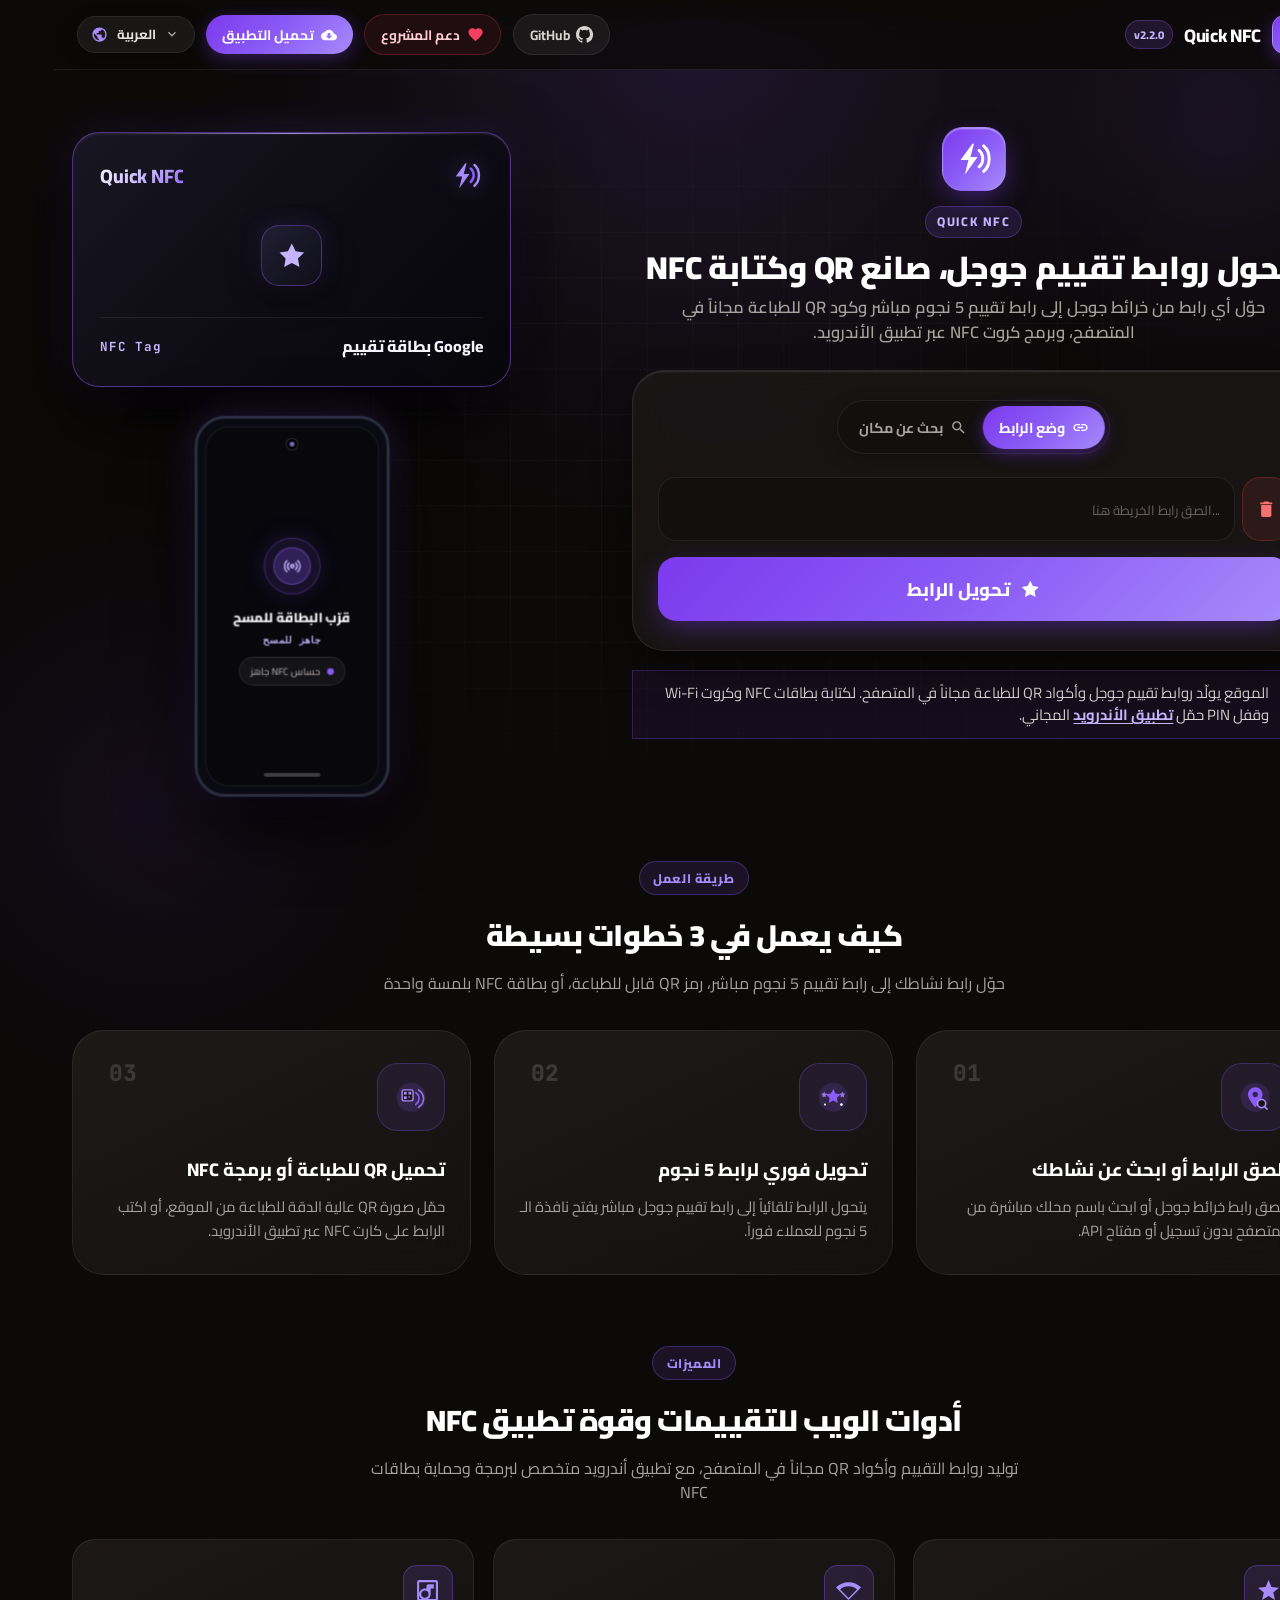
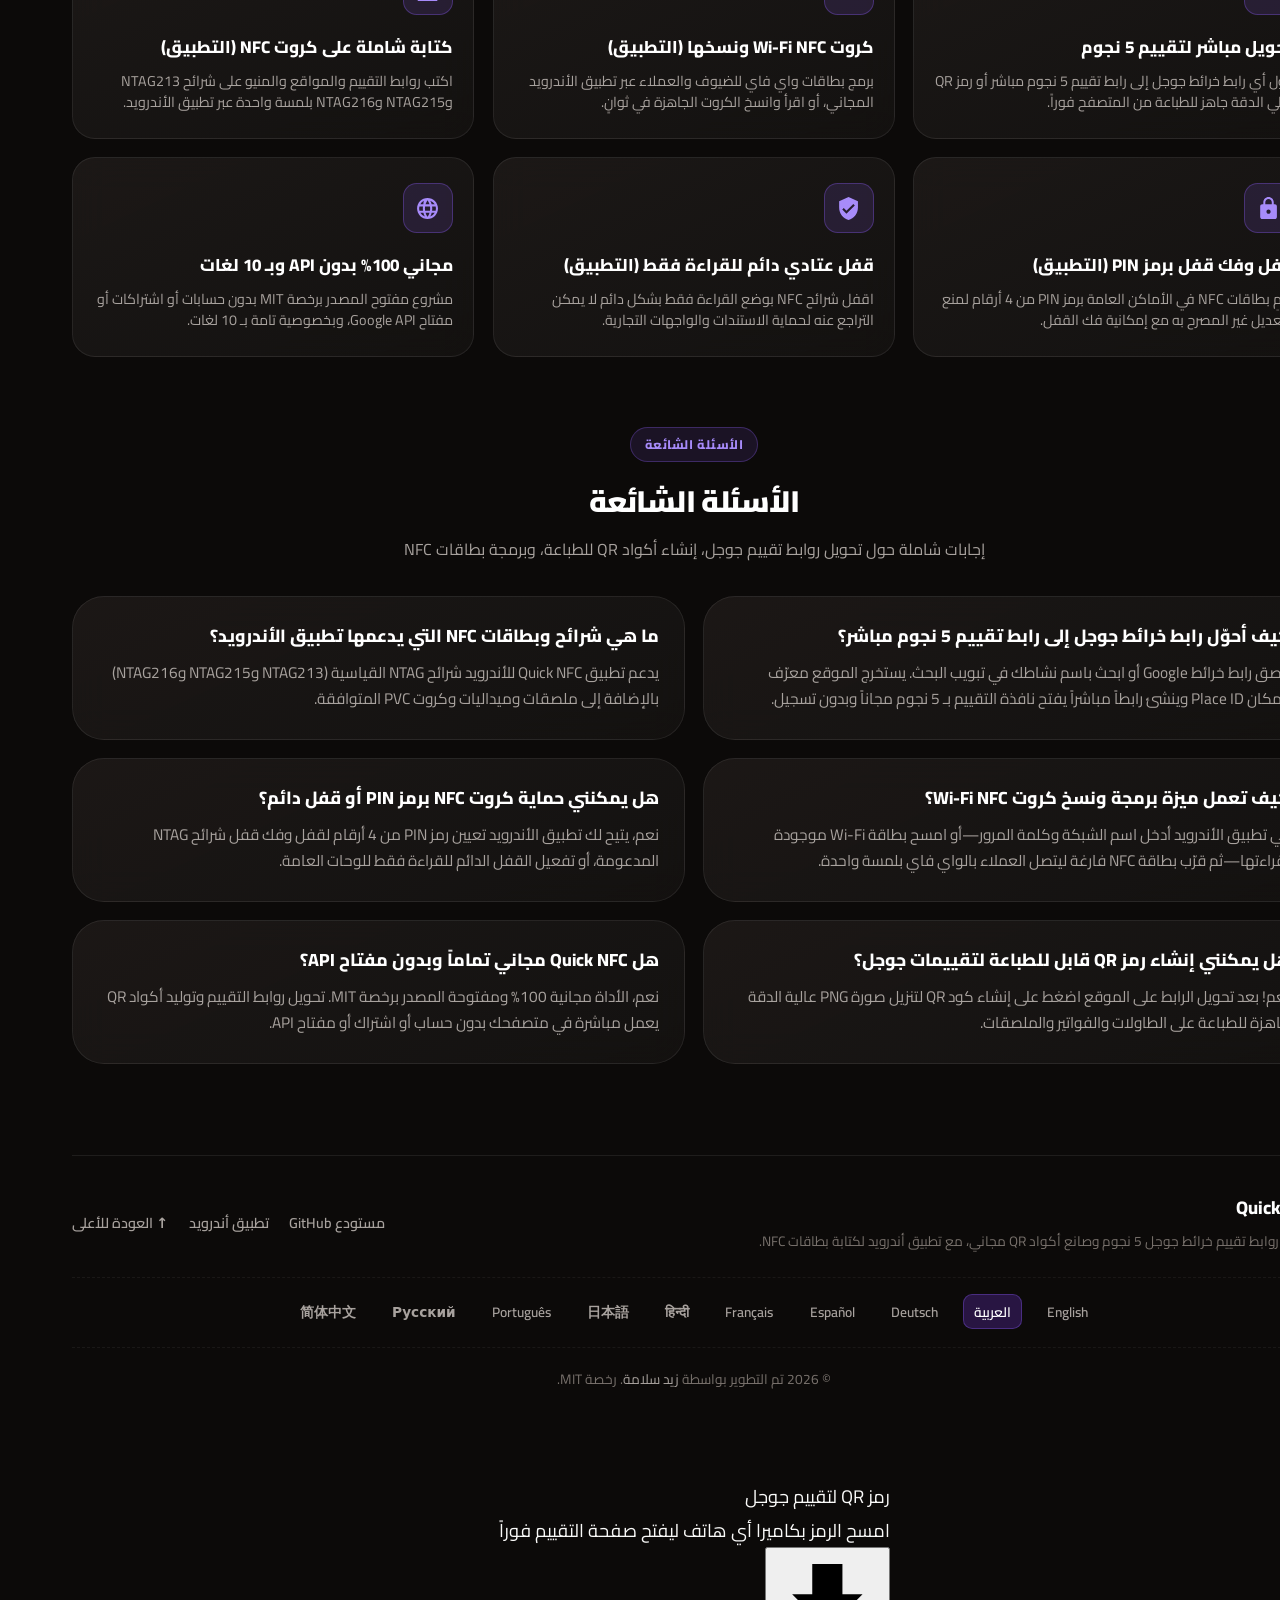
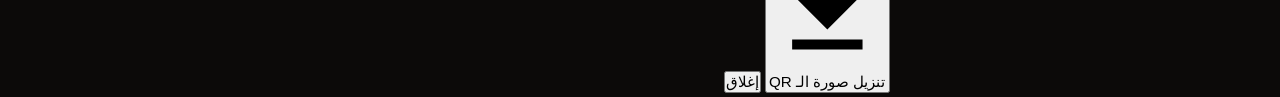
==== commit 9ad246c6: "feat(v2.2.0): add Tag Inspector, customizable Home Grid, All Tools Hub, and harden NFC hardware hand" ====
--- a/ar/index.html
+++ b/ar/index.html
@@ -192,7 +192,7 @@
                     </svg>
                 </div>
                 <span class="brand-name">Quick NFC</span>
-                <span class="brand-badge" id="navBrandBadge" role="button" title="Latest Release v2.1.1">v2.1.1</span>
+                <span class="brand-badge" id="navBrandBadge" role="button" title="Latest Release v2.2.0">v2.2.0</span>
             </a>
             
             <div class="navbar-actions">
@@ -296,7 +296,7 @@
             <div class="top-bar-right">
                 <button type="button" class="btn-version-pill" id="btnCheckUpdate" title="Check for Updates">
                     <span class="version-dot" id="updateDot"></span>
-                    <span id="appVersionText">v2.1.1</span>
+                    <span id="appVersionText">v2.2.0</span>
                 </button>
                 <div class="lang-selector-dropdown" id="topLangDropdownContainer">
                     <button type="button" class="lang-select-btn" id="topLangBtn" aria-haspopup="listbox" aria-expanded="false" title="Language / اللغة">
